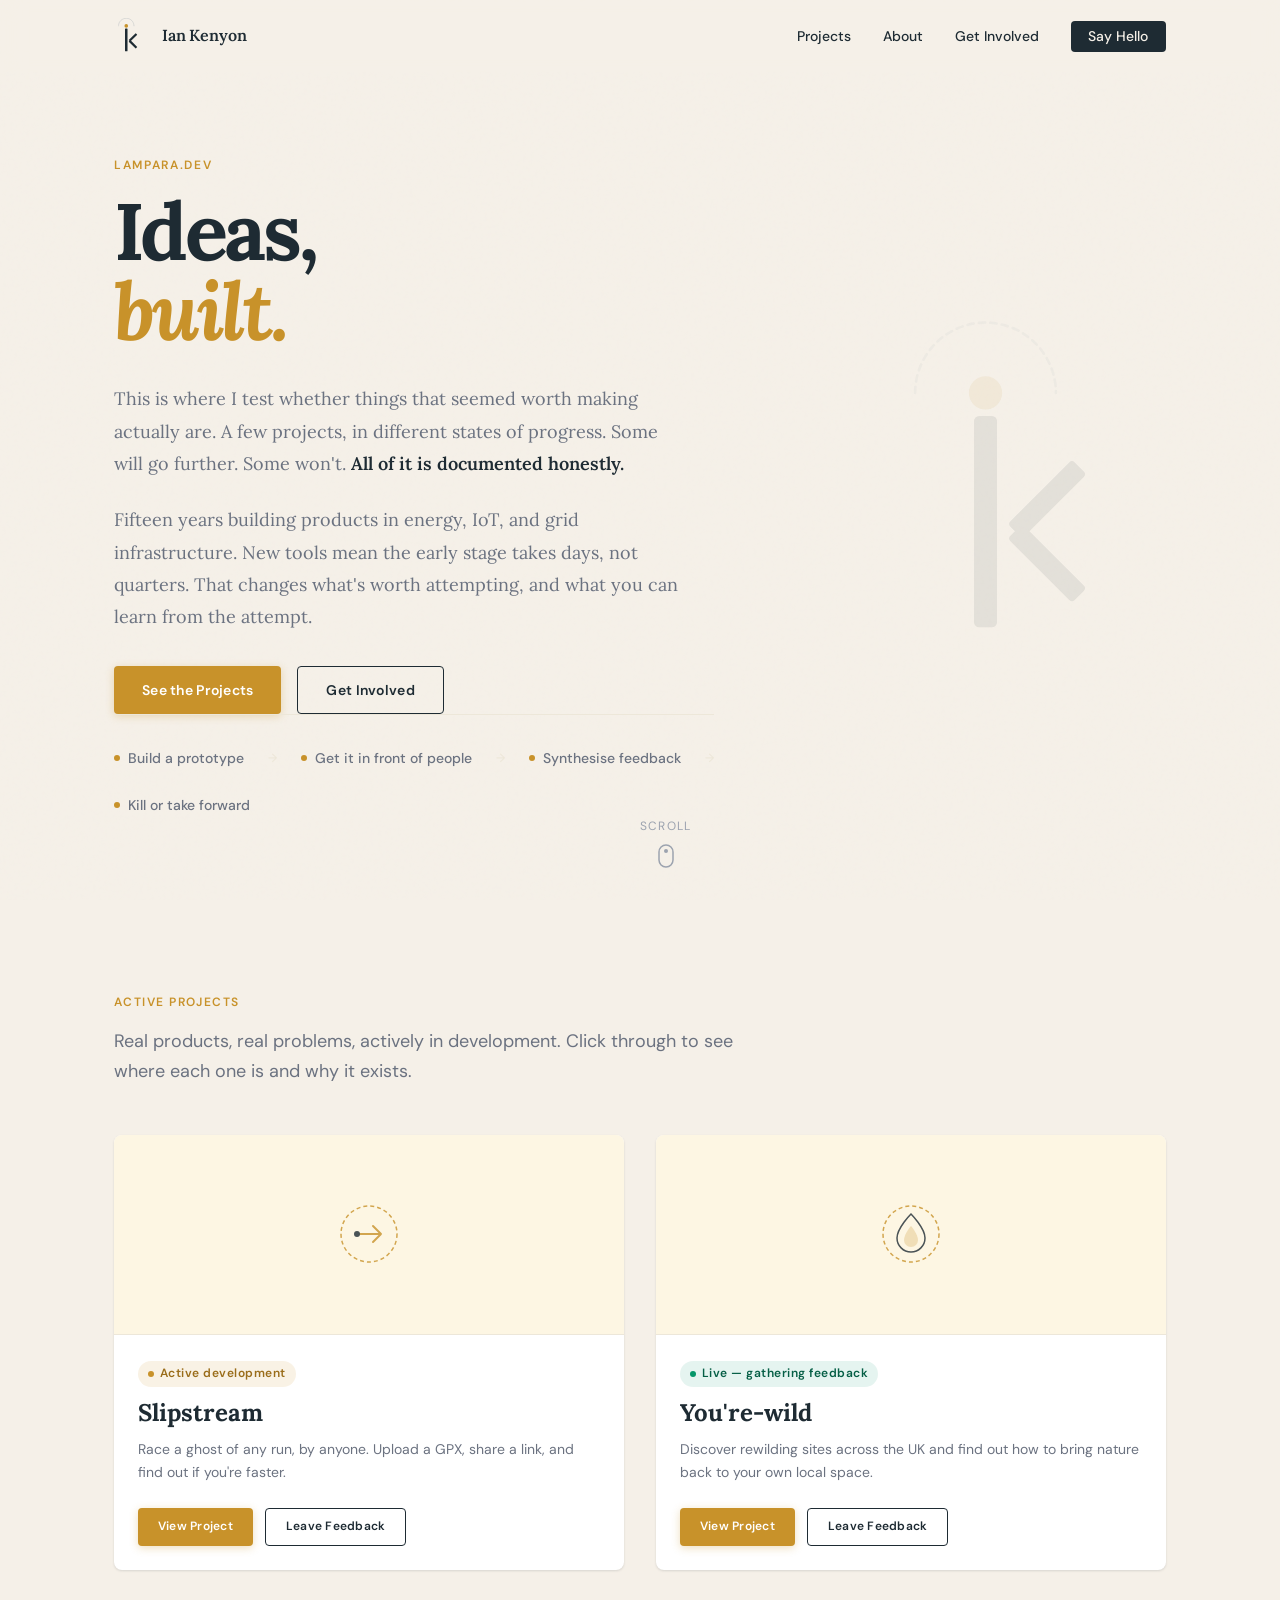
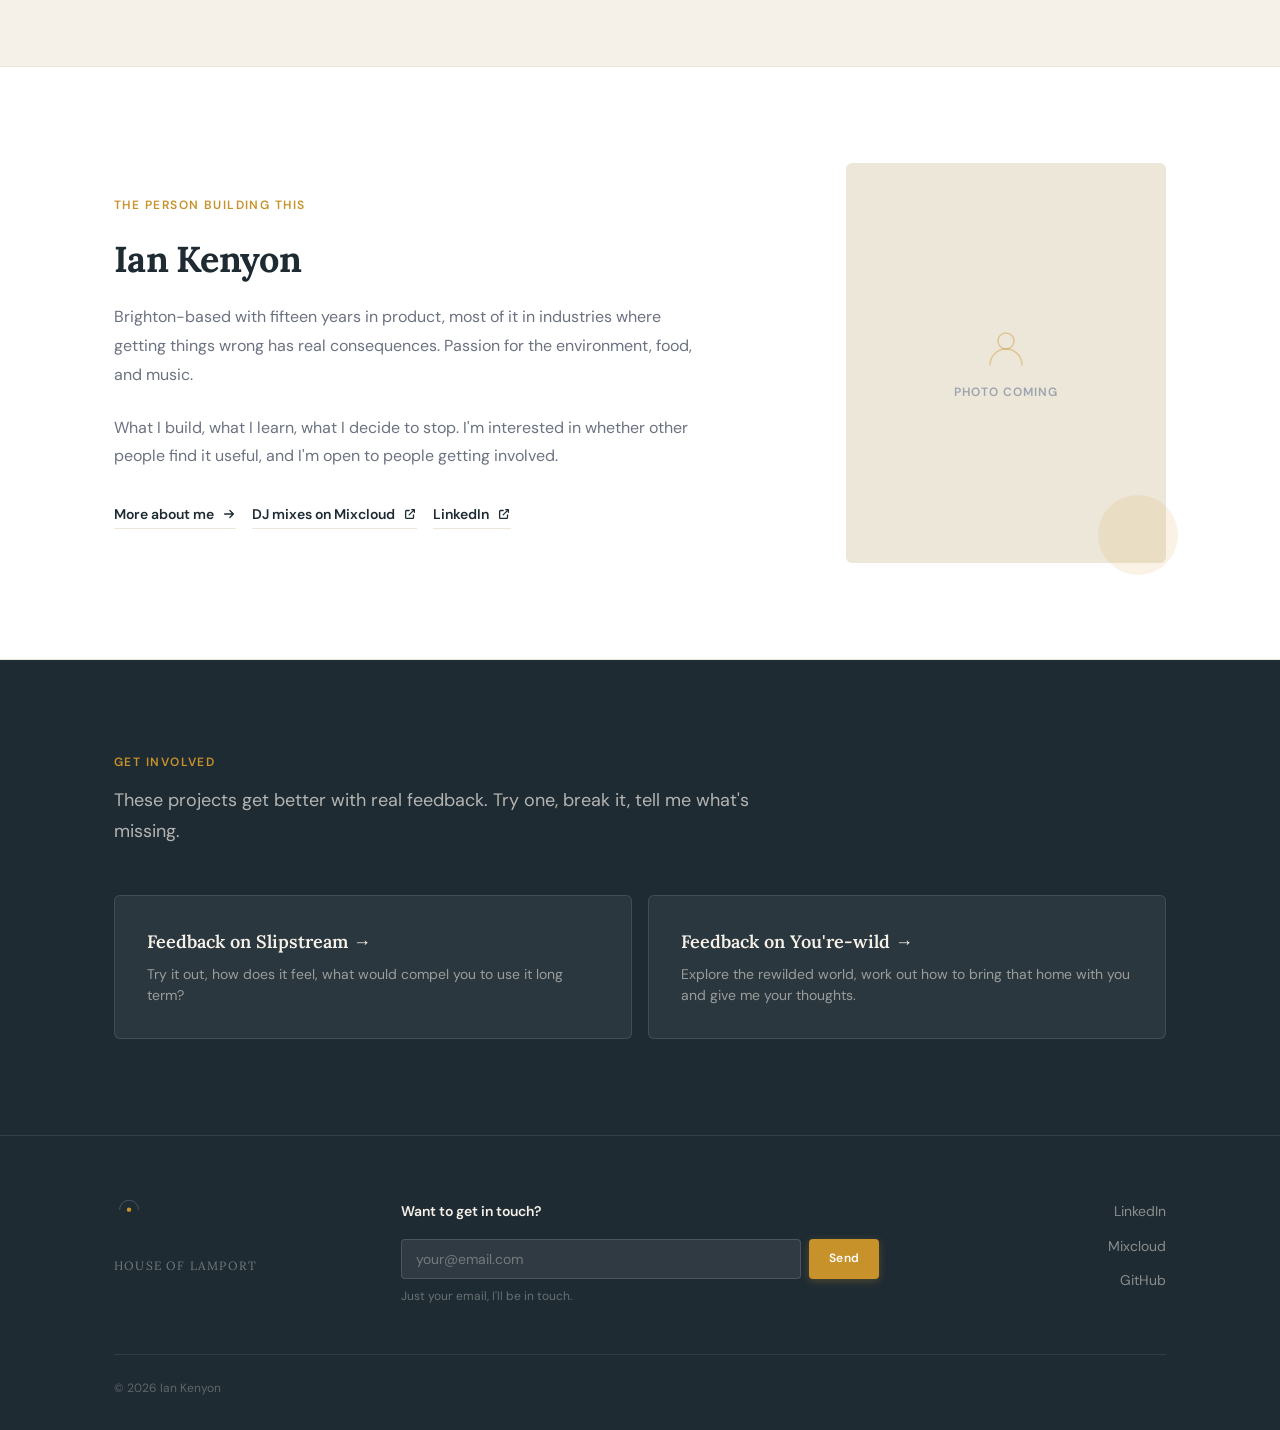
==== index.html @ da0e898b "minor text updates" ====
<!DOCTYPE html>
<html lang="en">
<head>
  <meta charset="UTF-8" />
  <meta name="viewport" content="width=device-width, initial-scale=1.0" />
  <meta name="description" content="lampara.dev — Ian Kenyon. Real ideas, built. Concept to prototype, tested and documented honestly." />
  <title>lampara.dev — Ian Kenyon</title>

  <!-- Fonts -->
  <link rel="preconnect" href="https://fonts.googleapis.com" />
  <link rel="preconnect" href="https://fonts.gstatic.com" crossorigin />
  <link href="https://fonts.googleapis.com/css2?family=Lora:ital,wght@0,400;0,600;0,700;1,400&family=DM+Sans:wght@300;400;500;600&display=swap" rel="stylesheet" />

  <link rel="stylesheet" href="css/style.css" />

  <!-- Favicon -->
  <link rel="icon" type="image/png" href="assets/logo/ik-logo.svg" />

  <!-- Theme colour (mobile browser chrome) -->
  <meta name="theme-color" content="#1E2B33" />

  <!-- Canonical URL -->
  <link rel="canonical" href="https://lampara.dev/" />

  <!-- Open Graph / social sharing -->
  <meta property="og:type"        content="website" />
  <meta property="og:url"         content="https://lampara.dev/" />
  <meta property="og:title"       content="lampara.dev — Ian Kenyon" />
  <meta property="og:description" content="Real ideas, built. Concept to prototype, tested and documented honestly." />
  <meta property="og:image"       content="https://lampara.dev/assets/og/og-default.png" />
  <meta name="twitter:card"       content="summary_large_image" />

  <style>
    /* ── Who's Behind This section ─────────────────────── */
    .who-inner {
      display: grid;
      grid-template-columns: 1fr 320px;
      gap: var(--space-16);
      align-items: center;
    }

    .who-label {
      font-family: var(--font-body);
      font-size: var(--text-xs);
      font-weight: 600;
      letter-spacing: 0.12em;
      text-transform: uppercase;
      color: var(--gold);
      margin-bottom: var(--space-6);
    }

    .who-heading {
      font-size: clamp(var(--text-2xl), 3.5vw, var(--text-4xl));
      font-weight: 700;
      letter-spacing: -0.02em;
      line-height: 1.1;
      margin-bottom: var(--space-6);
      color: var(--charcoal);
    }

    .who-body {
      font-size: var(--text-base);
      color: var(--muted);
      line-height: 1.8;
      margin-bottom: var(--space-6);
      max-width: 54ch;
    }

    .who-links {
      display: flex;
      flex-wrap: wrap;
      gap: var(--space-4);
      margin-top: var(--space-8);
    }

    .who-link {
      display: inline-flex;
      align-items: center;
      gap: var(--space-2);
      font-size: var(--text-sm);
      font-weight: 600;
      color: var(--charcoal);
      border-bottom: 1.5px solid var(--cream-dark);
      padding-bottom: 2px;
      transition: color var(--dur-fast) var(--ease), border-color var(--dur-fast) var(--ease);
    }
    .who-link:hover { color: var(--gold); border-color: var(--gold); }

    .who-photo {
      position: relative;
    }

    .who-photo-frame {
      width: 100%;
      aspect-ratio: 4/5;
      background: var(--cream-dark);
      border-radius: 6px;
      overflow: hidden;
      position: relative;
    }

    .who-photo-frame img {
      width: 100%;
      height: 100%;
      object-fit: cover;
    }

    .who-photo-placeholder {
      width: 100%;
      height: 100%;
      display: flex;
      flex-direction: column;
      align-items: center;
      justify-content: center;
      gap: var(--space-3);
      background: var(--cream-dark);
    }

    .who-photo-placeholder span {
      font-size: var(--text-xs);
      font-weight: 600;
      letter-spacing: 0.08em;
      text-transform: uppercase;
      color: var(--muted-light);
    }

    .who-photo-accent {
      position: absolute;
      bottom: -12px;
      right: -12px;
      width: 80px;
      height: 80px;
      background: var(--gold);
      border-radius: 50%;
      opacity: 0.12;
      pointer-events: none;
    }

    /* ── Hero reframe ──────────────────────────────────── */
    .hero-site-label {
      font-family: var(--font-body);
      font-size: var(--text-xs);
      font-weight: 600;
      letter-spacing: 0.14em;
      text-transform: uppercase;
      color: var(--gold);
      margin-bottom: var(--space-4);
    }

    .hero-heading--site {
      font-size: clamp(var(--text-5xl), 8vw, var(--text-7xl));
      font-weight: 700;
      letter-spacing: -0.04em;
      line-height: 1.0;
      margin-bottom: var(--space-8);
      color: var(--charcoal);
    }

    .hero-statement--site {
      font-family: var(--font-display);
      font-size: clamp(var(--text-base), 2vw, var(--text-lg));
      color: var(--muted);
      line-height: 1.8;
      max-width: 52ch;
      margin-bottom: var(--space-6);
    }

    .hero-statement--site em {
      font-style: normal;
      color: var(--charcoal);
      font-weight: 600;
    }

    .hero-approach {
      display: flex;
      gap: var(--space-6);
      flex-wrap: wrap;
      margin-top: var(--space-10);
      padding-top: var(--space-8);
      border-top: 1px solid var(--cream-dark);
    }

    .approach-step {
      display: flex;
      align-items: center;
      gap: var(--space-2);
      font-size: var(--text-sm);
      color: var(--muted);
      font-weight: 500;
    }

    .approach-step::before {
      content: '';
      width: 6px;
      height: 6px;
      border-radius: 50%;
      background: var(--gold);
      flex-shrink: 0;
    }

    .approach-step:not(:last-child)::after {
      content: '→';
      margin-left: var(--space-4);
      color: var(--cream-dark);
      font-size: var(--text-xs);
    }

    /* Section: who background */
    .who-section {
      background: var(--white);
      border-top: 1px solid var(--cream-dark);
      border-bottom: 1px solid var(--cream-dark);
    }

    @media (max-width: 860px) {
      .who-inner {
        grid-template-columns: 1fr;
      }
      .who-photo {
        order: -1;
        max-width: 260px;
      }
    }

    @media (max-width: 640px) {
      .hero-approach {
        flex-direction: column;
        gap: var(--space-3);
      }
      .approach-step::after { display: none; }
    }
  </style>
</head>
<body>

  <!-- ═══════════════════════════════════════════
       NAVIGATION
  ═══════════════════════════════════════════ -->
  <header class="site-header" id="site-header">
    <nav class="nav-inner" aria-label="Main navigation">
      <a href="#top" class="nav-logo" aria-label="lampara.dev — home">
        <img src="assets/logo/ik-logo.svg" alt="IK logo" class="logo-img" />
        <span class="nav-logo-text">Ian Kenyon</span>
      </a>

      <button class="nav-toggle" id="nav-toggle" aria-label="Open menu" aria-expanded="false">
        <span></span><span></span><span></span>
      </button>

      <ul class="nav-links" id="nav-links" role="list">
        <li><a href="#projects" class="nav-link">Projects</a></li>
        <li><a href="#who" class="nav-link">About</a></li>
        <li><a href="#get-involved" class="nav-link">Get Involved</a></li>
        <li><a href="#contact" class="nav-link nav-link--cta">Say Hello</a></li>
      </ul>
    </nav>
  </header>

  <main id="top">

    <!-- ═══════════════════════════════════════════
         HERO — site purpose first
    ═══════════════════════════════════════════ -->
    <section class="hero" aria-labelledby="hero-heading">
      <div class="hero-inner">
        <div class="hero-content">
          <p class="hero-site-label animate-in" style="--delay: 0.1s">lampara.dev</p>
          <h1 class="hero-heading--site animate-in" id="hero-heading" style="--delay: 0.2s">
            Ideas,<br /><em style="font-style:italic; color: var(--gold);">built.</em>
          </h1>
          <p class="hero-statement--site animate-in" style="--delay: 0.4s">
            This is where I test whether things that seemed worth making actually are.
            A few projects, in different states of progress. Some will go further. Some won't.
            <em>All of it is documented honestly.</em>
          </p>
          <p class="hero-statement--site animate-in" style="--delay: 0.55s">
            Fifteen years building products in energy, IoT, and grid infrastructure. New tools mean the early stage takes days, not quarters. That changes what's worth attempting, and what you can learn from the attempt.
          </p>
          <div class="hero-actions animate-in" style="--delay: 0.7s">
            <a href="#projects" class="btn btn--primary">See the Projects</a>
            <a href="#get-involved" class="btn btn--ghost">Get Involved</a>
          </div>
          <div class="hero-approach animate-in" style="--delay: 0.9s" aria-label="Process: build, test, synthesise, decide">
            <span class="approach-step">Build a prototype</span>
            <span class="approach-step">Get it in front of people</span>
            <span class="approach-step">Synthesise feedback</span>
            <span class="approach-step">Kill or take forward</span>
          </div>
        </div>

        <div class="hero-mark animate-in" style="--delay: 0.5s" aria-hidden="true">
          <svg viewBox="0 0 200 260" fill="none" xmlns="http://www.w3.org/2000/svg" opacity="0.08">
            <g transform="translate(80, 165)">
              <rect fill="#1E2B33" x="-30" y="-90" width="18" height="165" rx="4"/>
              <rect fill="#1E2B33" x="2" y="-8" width="71" height="16" rx="3" transform="rotate(-45, 2, 0)"/>
              <rect fill="#1E2B33" x="2" y="-8" width="71" height="16" rx="3" transform="rotate(45, 2, 0)"/>
              <circle cx="-21" cy="-108" r="13" fill="#C8922A" opacity="1.5"/>
              <path d="M -76 -108 A 55 55 0 0 1 34 -108" fill="none" stroke="#9CA3AF" stroke-width="2" stroke-dasharray="5 4" stroke-linecap="round"/>
            </g>
          </svg>
        </div>
      </div>

      <div class="hero-scroll-hint animate-in" style="--delay: 1.1s" aria-hidden="true">
        <span>Scroll</span>
        <svg width="16" height="24" viewBox="0 0 16 24" fill="none">
          <rect x="1" y="1" width="14" height="22" rx="7" stroke="currentColor" stroke-width="1.5"/>
          <circle class="scroll-dot" cx="8" cy="7" r="2" fill="currentColor"/>
        </svg>
      </div>
    </section>

    <!-- ═══════════════════════════════════════════
         PROJECTS
    ═══════════════════════════════════════════ -->
    <section class="projects section" id="projects" aria-labelledby="projects-heading">
      <div class="container">
        <h2 class="section-label" id="projects-heading">Active Projects</h2>
        <p class="section-intro">Real products, real problems, actively in development. Click through to see where each one is and why it exists.</p>

        <div class="projects-grid">

          <!-- Slipstream -->
          <article class="project-card reveal" aria-labelledby="card-slipstream">
            <a href="slipstream.html" class="project-card-link" tabindex="-1" aria-hidden="true"></a>
            <div class="project-card-image">
              <div class="project-card-image-placeholder" aria-hidden="true">
                <svg viewBox="0 0 80 80" fill="none" xmlns="http://www.w3.org/2000/svg">
                  <circle cx="40" cy="40" r="28" stroke="#C8922A" stroke-width="1.5" stroke-dasharray="4 3"/>
                  <path d="M28 40 L52 40 M44 32 L52 40 L44 48" stroke="#C8922A" stroke-width="2" stroke-linecap="round" stroke-linejoin="round"/>
                  <circle cx="28" cy="40" r="3" fill="#1E2B33"/>
                </svg>
              </div>
            </div>
            <div class="project-card-body">
              <div class="project-card-meta">
                <span class="status-badge status-badge--active">Active development</span>
              </div>
              <h3 class="project-card-title" id="card-slipstream">
                <a href="slipstream.html">Slipstream</a>
              </h3>
              <p class="project-card-desc">Race a ghost of any run, by anyone. Upload a GPX, share a link, and find out if you're faster.</p>
              <div class="project-card-actions">
                <a href="slipstream.html" class="btn btn--primary btn--sm">View Project</a>
                <a href="slipstream.html#feedback" class="btn btn--ghost btn--sm">Leave Feedback</a>
              </div>
            </div>
          </article>

          <!-- You're-wild -->
          <article class="project-card reveal" aria-labelledby="card-rewild">
            <a href="youre-wild.html" class="project-card-link" tabindex="-1" aria-hidden="true"></a>
            <div class="project-card-image">
              <div class="project-card-image-placeholder" aria-hidden="true">
                <svg viewBox="0 0 80 80" fill="none" xmlns="http://www.w3.org/2000/svg">
                  <circle cx="40" cy="40" r="28" stroke="#C8922A" stroke-width="1.5" stroke-dasharray="4 3"/>
                  <path d="M40 20 C40 20 26 34 26 44 a14 14 0 0 0 28 0 C54 34 40 20 40 20z" stroke="#1E2B33" stroke-width="1.5" fill="none"/>
                  <path d="M40 32 C40 32 33 40 33 46 a7 7 0 0 0 14 0 C47 40 40 32 40 32z" fill="#C8922A" opacity="0.3"/>
                </svg>
              </div>
            </div>
            <div class="project-card-body">
              <div class="project-card-meta">
                <span class="status-badge status-badge--live">Live — gathering feedback</span>
              </div>
              <h3 class="project-card-title" id="card-rewild">
                <a href="youre-wild.html">You're-wild</a>
              </h3>
              <p class="project-card-desc">Discover rewilding sites across the UK and find out how to bring nature back to your own local space.</p>
              <div class="project-card-actions">
                <a href="youre-wild.html" class="btn btn--primary btn--sm">View Project</a>
                <a href="youre-wild.html#feedback" class="btn btn--ghost btn--sm">Leave Feedback</a>
              </div>
            </div>
          </article>

        </div>
      </div>
    </section>

    <!-- ═══════════════════════════════════════════
         WHO'S BEHIND THIS
    ═══════════════════════════════════════════ -->
    <section class="who-section section" id="who" aria-labelledby="who-heading">
      <div class="container">
        <div class="who-inner">

          <div class="who-text reveal">
            <p class="who-label">The person building this</p>
            <h2 class="who-heading" id="who-heading">Ian Kenyon</h2>
            <p class="who-body">
              Brighton-based with fifteen years in product, most of it in industries where getting things wrong has real consequences. Passion for the environment, food, and music.
            </p>
            <p class="who-body">
            What I build, what I learn, what I decide to stop. I'm interested in whether other people find it useful, and I'm open to people getting involved.
            </p>
            <div class="who-links">
              <a href="about.html" class="who-link">
                More about me
                <svg width="14" height="14" viewBox="0 0 16 16" fill="none" aria-hidden="true">
                  <path d="M3 8h10M9 4l4 4-4 4" stroke="currentColor" stroke-width="1.5" stroke-linecap="round" stroke-linejoin="round"/>
                </svg>
              </a>
              <a href="https://www.mixcloud.com/Ianken/" class="who-link" target="_blank" rel="noopener noreferrer" aria-label="DJ mixes on Mixcloud (opens in new tab)">
                DJ mixes on Mixcloud
                <svg width="14" height="14" viewBox="0 0 16 16" fill="none" aria-hidden="true">
                  <path d="M10 3h3v3M13 3l-6 6M7 4H4a1 1 0 00-1 1v7a1 1 0 001 1h7a1 1 0 001-1V9" stroke="currentColor" stroke-width="1.5" stroke-linecap="round" stroke-linejoin="round"/>
                </svg>
              </a>
              <a href="https://www.linkedin.com/in/ian-j-kenyon/" class="who-link" target="_blank" rel="noopener noreferrer" aria-label="LinkedIn profile (opens in new tab)">
                LinkedIn
                <svg width="14" height="14" viewBox="0 0 16 16" fill="none" aria-hidden="true">
                  <path d="M10 3h3v3M13 3l-6 6M7 4H4a1 1 0 00-1 1v7a1 1 0 001 1h7a1 1 0 001-1V9" stroke="currentColor" stroke-width="1.5" stroke-linecap="round" stroke-linejoin="round"/>
                </svg>
              </a>
            </div>
          </div>

          <div class="who-photo reveal">
            <div class="who-photo-frame">
              <!-- Replace src with actual photo path when ready -->
              <!-- <img src="assets/photos/ian.jpg" alt="Ian Kenyon" /> -->
              <div class="who-photo-placeholder" aria-hidden="true">
                <svg width="48" height="48" viewBox="0 0 48 48" fill="none" xmlns="http://www.w3.org/2000/svg">
                  <circle cx="24" cy="18" r="8" stroke="#C8922A" stroke-width="1.5" opacity="0.4"/>
                  <path d="M8 42c0-8.837 7.163-16 16-16s16 7.163 16 16" stroke="#C8922A" stroke-width="1.5" stroke-linecap="round" opacity="0.4"/>
                </svg>
                <span>Photo coming</span>
              </div>
            </div>
            <div class="who-photo-accent" aria-hidden="true"></div>
          </div>

        </div>
      </div>
    </section>

    <!-- ═══════════════════════════════════════════
         GET INVOLVED
    ═══════════════════════════════════════════ -->
    <section class="get-involved section" id="get-involved" aria-labelledby="get-involved-heading">
      <div class="container">
        <h2 class="section-label" id="get-involved-heading">Get Involved</h2>
        <p class="section-intro">
          These projects get better with real feedback. Try one, break it, tell me what's missing.
        </p>
        <div class="get-involved-cards">
          <a href="slipstream.html#feedback" class="involve-card reveal">
            <span class="involve-card-title">Feedback on Slipstream →</span>
            <span class="involve-card-sub">Try it out, how does it feel, what would compel you to use it long term?</span>
          </a>
          <a href="youre-wild.html#feedback" class="involve-card reveal">
            <span class="involve-card-title">Feedback on You're-wild →</span>
            <span class="involve-card-sub">Explore the rewilded world, work out how to bring that home with you and give me your thoughts.</span>
          </a>
        </div>
      </div>
    </section>

  </main>

  <!-- ═══════════════════════════════════════════
       FOOTER
  ═══════════════════════════════════════════ -->
  <footer class="site-footer" id="contact">
    <div class="container">
      <div class="footer-inner">
        <div class="footer-brand">
          <img src="assets/logo/ik-logo.svg" alt="IK logo" class="footer-logo" />
          <p class="footer-hol">House of Lamport</p>
        </div>

        <div class="footer-contact">
          <p class="footer-contact-label">Want to get in touch?</p>
          <form class="footer-form" id="footer-contact-form" action="https://formspree.io/f/xdawyerw" method="POST">
            <div class="footer-form-row">
              <input
                type="email"
                name="email"
                id="footer-email"
                class="footer-input"
                placeholder="your@email.com"
                required
                aria-label="Your email address"
              />
              <button type="submit" class="btn btn--primary btn--sm">Send</button>
            </div>
            <p class="footer-form-note">Just your email, I'll be in touch.</p>
            <div class="footer-form-success" id="footer-success" role="status" aria-live="polite" hidden>Thanks, I'll be in touch.</div>
            <div class="footer-form-error" id="footer-error" role="status" aria-live="polite" hidden>Something went wrong. Try emailing me directly.</div>
          </form>
        </div>

        <div class="footer-links">
          <a href="https://www.linkedin.com/in/ian-j-kenyon/" class="footer-link" target="_blank" rel="noopener noreferrer">LinkedIn</a>
          <a href="https://www.mixcloud.com/" class="footer-link" target="_blank" rel="noopener noreferrer">Mixcloud</a>
          <a href="https://github.com/houseoflamport" class="footer-link" target="_blank" rel="noopener noreferrer">GitHub</a>
        </div>
      </div>

      <div class="footer-base">
        <p>© 2026 Ian Kenyon</p>
      </div>
    </div>
  </footer>

  <script src="js/main.js"></script>
  <script src="js/forms.js"></script>
</body>
</html>
---- css/style.css ----
/* ═══════════════════════════════════════════════════════════
   IAN KENYON — style.css
   Global styles: palette, typography, layout, components
   Palette derived from IK logo
═══════════════════════════════════════════════════════════ */

/* ── 1. Custom Properties ──────────────────────────────── */
:root {
  /* Brand palette */
  --cream:        #F5F0E8;
  --cream-dark:   #EDE7D9;
  --charcoal:     #1E2B33;
  --charcoal-mid: #2C3E4A;
  --gold:         #C8922A;
  --gold-light:   #E8B86D;
  --gold-pale:    #FDF6E3;
  --muted:        #6B7280;
  --muted-light:  #9CA3AF;
  --white:        #FFFFFF;

  /* Typography */
  --font-display: 'Lora', Georgia, 'Times New Roman', serif;
  --font-body:    'DM Sans', system-ui, -apple-system, sans-serif;

  /* Type scale */
  --text-xs:   0.75rem;
  --text-sm:   0.875rem;
  --text-base: 1rem;
  --text-lg:   1.125rem;
  --text-xl:   1.25rem;
  --text-2xl:  1.5rem;
  --text-3xl:  1.875rem;
  --text-4xl:  2.25rem;
  --text-5xl:  3rem;
  --text-6xl:  3.75rem;
  --text-7xl:  5rem;

  /* Spacing */
  --space-1:  0.25rem;
  --space-2:  0.5rem;
  --space-3:  0.75rem;
  --space-4:  1rem;
  --space-6:  1.5rem;
  --space-8:  2rem;
  --space-12: 3rem;
  --space-16: 4rem;
  --space-20: 5rem;
  --space-24: 6rem;
  --space-32: 8rem;

  /* Layout */
  --container: 1100px;
  --nav-h:     72px;

  /* Shadows */
  --shadow-sm:  0 1px 3px rgba(30,43,51,0.08), 0 1px 2px rgba(30,43,51,0.06);
  --shadow-md:  0 4px 16px rgba(30,43,51,0.10), 0 2px 6px rgba(30,43,51,0.06);
  --shadow-lg:  0 12px 40px rgba(30,43,51,0.14), 0 4px 12px rgba(30,43,51,0.08);

  /* Transitions */
  --ease:       cubic-bezier(0.25, 0.46, 0.45, 0.94);
  --ease-out:   cubic-bezier(0.0, 0.0, 0.2, 1);
  --dur-fast:   150ms;
  --dur-base:   250ms;
  --dur-slow:   400ms;
}

/* ── 2. Reset & Base ───────────────────────────────────── */
*, *::before, *::after { box-sizing: border-box; margin: 0; padding: 0; }

html {
  scroll-behavior: smooth;
  font-size: 16px;
  -webkit-text-size-adjust: 100%;
}

body {
  background-color: var(--cream);
  color: var(--charcoal);
  font-family: var(--font-body);
  font-size: var(--text-base);
  line-height: 1.6;
  -webkit-font-smoothing: antialiased;
  -moz-osx-font-smoothing: grayscale;
  overflow-x: hidden;
}

img, svg { display: block; max-width: 100%; }
a { color: inherit; text-decoration: none; }
button { cursor: pointer; border: none; background: none; font: inherit; }
ul, ol { list-style: none; }
input, textarea, select { font: inherit; }

/* Focus visible — accessible, not ugly */
:focus-visible {
  outline: 2px solid var(--gold);
  outline-offset: 3px;
  border-radius: 3px;
}

/* ── 3. Typography ─────────────────────────────────────── */
h1, h2, h3, h4 {
  font-family: var(--font-display);
  font-weight: 700;
  line-height: 1.15;
  color: var(--charcoal);
}

p { max-width: 68ch; }

/* ── 4. Layout Utilities ───────────────────────────────── */
.container {
  width: 100%;
  max-width: var(--container);
  margin-inline: auto;
  padding-inline: var(--space-6);
}

.section {
  padding-block: var(--space-24);
}

/* ── 5. Animation ──────────────────────────────────────── */
.animate-in {
  opacity: 0;
  transform: translateY(20px);
  animation: fadeUp var(--dur-slow) var(--ease-out) forwards;
  animation-delay: var(--delay, 0s);
}

@keyframes fadeUp {
  to { opacity: 1; transform: translateY(0); }
}

/* Scroll-triggered reveal */
.reveal {
  opacity: 0;
  transform: translateY(28px);
  transition: opacity 0.55s var(--ease-out), transform 0.55s var(--ease-out);
}
.reveal.is-visible {
  opacity: 1;
  transform: translateY(0);
}

/* ── 6. Section Labels ─────────────────────────────────── */
.section-label {
  font-family: var(--font-body);
  font-size: var(--text-xs);
  font-weight: 600;
  letter-spacing: 0.12em;
  text-transform: uppercase;
  color: var(--gold);
  margin-bottom: var(--space-4);
}

.section-intro {
  font-size: var(--text-lg);
  color: var(--muted);
  max-width: 56ch;
  margin-bottom: var(--space-12);
  line-height: 1.7;
}

/* ── 7. Buttons ────────────────────────────────────────── */
.btn {
  display: inline-flex;
  align-items: center;
  gap: var(--space-2);
  padding: 0.75rem 1.75rem;
  border-radius: 4px;
  font-family: var(--font-body);
  font-size: var(--text-sm);
  font-weight: 600;
  letter-spacing: 0.02em;
  transition: all var(--dur-base) var(--ease);
  white-space: nowrap;
  position: relative;
  overflow: hidden;
}

.btn--primary {
  background: var(--gold);
  color: var(--white);
  box-shadow: 0 2px 8px rgba(200,146,42,0.3);
}
.btn--primary:hover {
  background: var(--gold-light);
  box-shadow: 0 4px 16px rgba(200,146,42,0.4);
  transform: translateY(-1px);
}
.btn--primary:active { transform: translateY(0); }

.btn--ghost {
  background: transparent;
  color: var(--charcoal);
  border: 1.5px solid var(--charcoal);
}
.btn--ghost:hover {
  border-color: var(--gold);
  color: var(--gold);
  transform: translateY(-1px);
}

.btn--sm {
  padding: 0.5rem 1.25rem;
  font-size: var(--text-xs);
}

/* ── 8. Navigation ─────────────────────────────────────── */
.site-header {
  position: fixed;
  top: 0; left: 0; right: 0;
  height: var(--nav-h);
  z-index: 100;
  background: rgba(245,240,232,0.92);
  backdrop-filter: blur(12px);
  -webkit-backdrop-filter: blur(12px);
  border-bottom: 1px solid transparent;
  transition: border-color var(--dur-base) var(--ease),
              box-shadow var(--dur-base) var(--ease);
}

.site-header.is-scrolled {
  border-bottom-color: var(--cream-dark);
  box-shadow: var(--shadow-sm);
}

.nav-inner {
  max-width: var(--container);
  margin-inline: auto;
  padding-inline: var(--space-6);
  height: var(--nav-h);
  display: flex;
  align-items: center;
  justify-content: space-between;
}

.nav-logo {
  display: flex;
  align-items: center;
  gap: var(--space-3);
  transition: opacity var(--dur-fast) var(--ease);
}
.nav-logo:hover { opacity: 0.8; }

.logo-img { width: 36px; height: 36px; object-fit: contain; }

.nav-logo-text {
  font-family: var(--font-display);
  font-size: var(--text-base);
  font-weight: 600;
  color: var(--charcoal);
  letter-spacing: -0.01em;
}

.nav-links {
  display: flex;
  align-items: center;
  gap: var(--space-8);
}

.nav-link {
  font-size: var(--text-sm);
  font-weight: 500;
  color: var(--charcoal);
  position: relative;
  transition: color var(--dur-fast) var(--ease);
}
.nav-link::after {
  content: '';
  position: absolute;
  bottom: -3px; left: 0; right: 0;
  height: 1.5px;
  background: var(--gold);
  transform: scaleX(0);
  transform-origin: left;
  transition: transform var(--dur-base) var(--ease);
}
.nav-link:hover { color: var(--gold); }
.nav-link:hover::after { transform: scaleX(1); }

.nav-link--cta {
  background: var(--charcoal);
  color: var(--cream);
  padding: 0.4rem 1.1rem;
  border-radius: 4px;
  transition: background var(--dur-fast) var(--ease), color var(--dur-fast) var(--ease);
}
.nav-link--cta::after { display: none; }
.nav-link--cta:hover { background: var(--gold); color: var(--white); }

/* Mobile toggle */
.nav-toggle {
  display: none;
  flex-direction: column;
  justify-content: center;
  gap: 5px;
  width: 32px;
  height: 32px;
  padding: 4px;
}
.nav-toggle span {
  display: block;
  height: 1.5px;
  background: var(--charcoal);
  border-radius: 2px;
  transition: all var(--dur-base) var(--ease);
}

/* ── 9. Hero ───────────────────────────────────────────── */
.hero {
  min-height: 100svh;
  display: flex;
  flex-direction: column;
  justify-content: center;
  padding-top: var(--nav-h);
  position: relative;
  overflow: hidden;
}

/* Subtle grain texture overlay */
.hero::before {
  content: '';
  position: absolute;
  inset: 0;
  background-image: url("data:image/svg+xml,%3Csvg viewBox='0 0 256 256' xmlns='http://www.w3.org/2000/svg'%3E%3Cfilter id='noise'%3E%3CfeTurbulence type='fractalNoise' baseFrequency='0.9' numOctaves='4' stitchTiles='stitch'/%3E%3C/filter%3E%3Crect width='100%25' height='100%25' filter='url(%23noise)' opacity='0.03'/%3E%3C/svg%3E");
  pointer-events: none;
  opacity: 0.4;
}

.hero-inner {
  max-width: var(--container);
  margin-inline: auto;
  padding-inline: var(--space-6);
  width: 100%;
  display: grid;
  grid-template-columns: 1fr auto;
  align-items: center;
  gap: var(--space-8);
  position: relative;
}

.hero-content { max-width: 600px; }

.hero-label {
  font-size: var(--text-xs);
  font-weight: 600;
  letter-spacing: 0.14em;
  text-transform: uppercase;
  color: var(--gold);
  margin-bottom: var(--space-6);
}

.hero-heading {
  font-size: clamp(var(--text-6xl), 10vw, var(--text-7xl));
  font-weight: 700;
  line-height: 1.0;
  letter-spacing: -0.03em;
  color: var(--charcoal);
  margin-bottom: var(--space-8);
}

.hero-statement {
  font-size: clamp(var(--text-xl), 2.5vw, var(--text-2xl));
  font-family: var(--font-display);
  font-weight: 400;
  color: var(--charcoal);
  line-height: 1.5;
  margin-bottom: var(--space-10);
  max-width: 44ch;
}

.hero-statement em {
  color: var(--gold);
  font-style: italic;
}

.hero-actions {
  display: flex;
  gap: var(--space-4);
  flex-wrap: wrap;
  margin-top: var(--space-8);
}

/* Large decorative iK mark */
.hero-mark {
  width: clamp(160px, 20vw, 260px);
  opacity: 1;
  pointer-events: none;
  user-select: none;
}
.hero-mark svg { width: 100%; height: auto; }

/* Scroll hint */
.hero-scroll-hint {
  position: absolute;
  bottom: var(--space-8);
  left: 50%;
  transform: translateX(-50%);
  display: flex;
  flex-direction: column;
  align-items: center;
  gap: var(--space-2);
  color: var(--muted-light);
  font-size: var(--text-xs);
  letter-spacing: 0.1em;
  text-transform: uppercase;
}

.scroll-dot {
  animation: scrollBounce 2s var(--ease) infinite;
}
@keyframes scrollBounce {
  0%, 100% { transform: translateY(0); opacity: 1; }
  50%       { transform: translateY(8px); opacity: 0.3; }
}

/* ── 10. About ─────────────────────────────────────────── */
.about {
  background: var(--white);
  border-top: 1px solid var(--cream-dark);
  border-bottom: 1px solid var(--cream-dark);
}

.about-inner {
  display: grid;
  grid-template-columns: 1fr auto;
  gap: var(--space-16);
  align-items: start;
}

.about-lead {
  font-family: var(--font-display);
  font-size: var(--text-xl);
  line-height: 1.65;
  color: var(--charcoal);
  margin-bottom: var(--space-6);
  max-width: 58ch;
}

.about-body {
  font-size: var(--text-base);
  color: var(--muted);
  line-height: 1.75;
  margin-bottom: var(--space-8);
  max-width: 58ch;
}

.about-links {
  display: flex;
  gap: var(--space-6);
}

.about-link {
  display: inline-flex;
  align-items: center;
  gap: var(--space-2);
  font-size: var(--text-sm);
  font-weight: 600;
  color: var(--charcoal);
  border-bottom: 1.5px solid var(--cream-dark);
  padding-bottom: 2px;
  transition: color var(--dur-fast) var(--ease), border-color var(--dur-fast) var(--ease);
}
.about-link:hover { color: var(--gold); border-bottom-color: var(--gold); }

.about-accent {
  display: flex;
  flex-direction: column;
  align-items: center;
  gap: var(--space-6);
  padding-top: var(--space-4);
}

.accent-line {
  width: 1.5px;
  height: 80px;
  background: linear-gradient(to bottom, var(--gold), transparent);
}

.accent-quote {
  font-family: var(--font-display);
  font-size: var(--text-sm);
  font-style: italic;
  color: var(--muted);
  writing-mode: vertical-rl;
  text-orientation: mixed;
  transform: rotate(180deg);
  max-height: 280px;
  line-height: 1.6;
  border-left: none;
}

/* ── 11. Projects ──────────────────────────────────────── */
.projects { background: var(--cream); }

.projects-grid {
  display: grid;
  grid-template-columns: repeat(2, 1fr);
  gap: var(--space-8);
}

.project-card {
  background: var(--white);
  border-radius: 8px;
  overflow: hidden;
  box-shadow: var(--shadow-sm);
  transition: box-shadow var(--dur-base) var(--ease), transform var(--dur-base) var(--ease);
  position: relative;
}
.project-card:hover {
  box-shadow: var(--shadow-lg);
  transform: translateY(-4px);
}

/* Full-card click area */
.project-card-link {
  position: absolute;
  inset: 0;
  z-index: 1;
}

.project-card-image {
  height: 200px;
  background: var(--gold-pale);
  display: flex;
  align-items: center;
  justify-content: center;
  border-bottom: 1px solid var(--cream-dark);
}

.project-card-image-placeholder svg {
  width: 80px;
  height: 80px;
  opacity: 0.8;
}

.project-card-body {
  padding: var(--space-6);
}

.project-card-meta {
  margin-bottom: var(--space-3);
}

.status-badge {
  display: inline-flex;
  align-items: center;
  gap: 6px;
  font-size: var(--text-xs);
  font-weight: 600;
  letter-spacing: 0.04em;
  padding: 3px 10px;
  border-radius: 99px;
}
.status-badge::before {
  content: '';
  width: 6px;
  height: 6px;
  border-radius: 50%;
  flex-shrink: 0;
}
.status-badge--active {
  background: rgba(200,146,42,0.12);
  color: #9A6D1A;
}
.status-badge--active::before { background: var(--gold); }
.status-badge--live {
  background: rgba(5,150,105,0.1);
  color: #065F46;
}
.status-badge--live::before { background: #059669; animation: pulse 2s infinite; }

@keyframes pulse {
  0%, 100% { opacity: 1; }
  50%       { opacity: 0.4; }
}

.project-card-title {
  font-size: var(--text-2xl);
  font-weight: 700;
  margin-bottom: var(--space-3);
}
.project-card-title a {
  position: relative;
  z-index: 2;
  transition: color var(--dur-fast) var(--ease);
}
.project-card:hover .project-card-title a { color: var(--gold); }

.project-card-desc {
  font-size: var(--text-sm);
  color: var(--muted);
  line-height: 1.65;
  margin-bottom: var(--space-6);
  max-width: 100%;
}

.project-card-actions {
  display: flex;
  gap: var(--space-3);
  flex-wrap: wrap;
  position: relative;
  z-index: 2;
}

/* ── 12. Get Involved ──────────────────────────────────── */
.get-involved {
  background: var(--charcoal);
}
.get-involved .section-label { color: var(--gold); }
.get-involved .section-intro { color: rgba(245,240,232,0.7); }

.get-involved-cards {
  display: grid;
  grid-template-columns: repeat(2, 1fr);
  gap: var(--space-4);
}

.involve-card {
  display: flex;
  flex-direction: column;
  gap: var(--space-2);
  padding: var(--space-8);
  background: rgba(245,240,232,0.06);
  border: 1px solid rgba(245,240,232,0.12);
  border-radius: 6px;
  transition: background var(--dur-base) var(--ease), border-color var(--dur-base) var(--ease);
}
.involve-card:hover {
  background: rgba(200,146,42,0.12);
  border-color: var(--gold);
}

.involve-card-title {
  font-family: var(--font-display);
  font-size: var(--text-lg);
  font-weight: 600;
  color: var(--cream);
  transition: color var(--dur-fast) var(--ease);
}
.involve-card:hover .involve-card-title { color: var(--gold-light); }

.involve-card-sub {
  font-size: var(--text-sm);
  color: rgba(245,240,232,0.55);
  line-height: 1.5;
}

/* ── 13. Footer ────────────────────────────────────────── */
.site-footer {
  background: var(--charcoal);
  border-top: 1px solid rgba(245,240,232,0.1);
  padding-block: var(--space-16) var(--space-8);
}

.footer-inner {
  display: grid;
  grid-template-columns: 1fr 2fr 1fr;
  gap: var(--space-12);
  align-items: start;
  margin-bottom: var(--space-12);
}

.footer-logo { width: 44px; height: 44px; object-fit: contain; margin-bottom: var(--space-3); }

.footer-hol {
  font-family: var(--font-display);
  font-size: var(--text-xs);
  letter-spacing: 0.1em;
  color: rgba(245,240,232,0.4);
  text-transform: uppercase;
}

.footer-contact-label {
  font-size: var(--text-sm);
  font-weight: 600;
  color: var(--cream);
  margin-bottom: var(--space-4);
}

.footer-form-row {
  display: flex;
  gap: var(--space-2);
}

.footer-input {
  flex: 1;
  background: rgba(245,240,232,0.08);
  border: 1px solid rgba(245,240,232,0.15);
  border-radius: 4px;
  padding: 0.5rem 0.875rem;
  color: var(--cream);
  font-size: var(--text-sm);
  transition: border-color var(--dur-fast) var(--ease);
}
.footer-input::placeholder { color: rgba(245,240,232,0.35); }
.footer-input:focus {
  outline: none;
  border-color: var(--gold);
}

.footer-form-note {
  font-size: var(--text-xs);
  color: rgba(245,240,232,0.35);
  margin-top: var(--space-2);
  max-width: 100%;
}
.footer-form-success {
  font-size: var(--text-xs);
  color: #6EE7B7;
  margin-top: var(--space-2);
  max-width: 100%;
}
.footer-form-error {
  font-size: var(--text-xs);
  color: #FCA5A5;
  margin-top: var(--space-2);
  max-width: 100%;
}

.footer-links {
  display: flex;
  flex-direction: column;
  gap: var(--space-3);
  align-items: flex-end;
}

.footer-link {
  font-size: var(--text-sm);
  color: rgba(245,240,232,0.5);
  transition: color var(--dur-fast) var(--ease);
}
.footer-link:hover { color: var(--gold-light); }

.footer-base {
  border-top: 1px solid rgba(245,240,232,0.08);
  padding-top: var(--space-6);
  font-size: var(--text-xs);
  color: rgba(245,240,232,0.3);
}

/* ── 14. Responsive ────────────────────────────────────── */
@media (max-width: 900px) {
  .hero-inner { grid-template-columns: 1fr; }
  .hero-mark { display: none; }
  .about-inner { grid-template-columns: 1fr; gap: var(--space-8); }
  .about-accent { flex-direction: row; writing-mode: horizontal-tb; }
  .accent-quote { writing-mode: horizontal-tb; transform: none; max-height: none; }
  .accent-line { width: 40px; height: 1.5px; background: linear-gradient(to right, var(--gold), transparent); }
  .projects-grid { grid-template-columns: 1fr; }
  .get-involved-cards { grid-template-columns: 1fr; }
  .footer-inner { grid-template-columns: 1fr; gap: var(--space-8); }
  .footer-links { align-items: flex-start; flex-direction: row; }
}

@media (max-width: 640px) {
  :root { --nav-h: 60px; }

  .section { padding-block: var(--space-16); }

  .nav-logo-text { display: none; }

  .nav-toggle { display: flex; }

  .nav-links {
    position: fixed;
    top: var(--nav-h);
    left: 0; right: 0;
    background: var(--cream);
    border-bottom: 1px solid var(--cream-dark);
    flex-direction: column;
    align-items: stretch;
    gap: 0;
    padding: var(--space-4) var(--space-6);
    transform: none;
    opacity: 0;
    pointer-events: none;
    visibility: hidden;
    transition: opacity var(--dur-base) var(--ease), visibility var(--dur-base) var(--ease);
    box-shadow: var(--shadow-md);
  }
  .nav-links.is-open {
    opacity: 1;
    pointer-events: auto;
    visibility: visible;
  }
  .nav-link {
    padding-block: var(--space-4);
    border-bottom: 1px solid var(--cream-dark);
    font-size: var(--text-base);
  }
  .nav-link--cta {
    display: block;
    width: 100%;
    margin-top: var(--space-3);
    text-align: center;
    border: none;
    border-top: 1px solid var(--cream-dark);
    padding-top: var(--space-4);
    border-radius: 4px;
  }

  /* Hamburger → X */
  .nav-toggle[aria-expanded="true"] span:nth-child(1) { transform: translateY(6.5px) rotate(45deg); }
  .nav-toggle[aria-expanded="true"] span:nth-child(2) { opacity: 0; }
  .nav-toggle[aria-expanded="true"] span:nth-child(3) { transform: translateY(-6.5px) rotate(-45deg); }

  .hero-actions { flex-direction: column; align-items: flex-start; }
  .hero-actions .btn { width: 100%; justify-content: center; }

  .involve-card { padding: var(--space-6); }

  .footer-form-row { flex-direction: column; }
  .footer-form-row .btn { width: 100%; justify-content: center; }
}
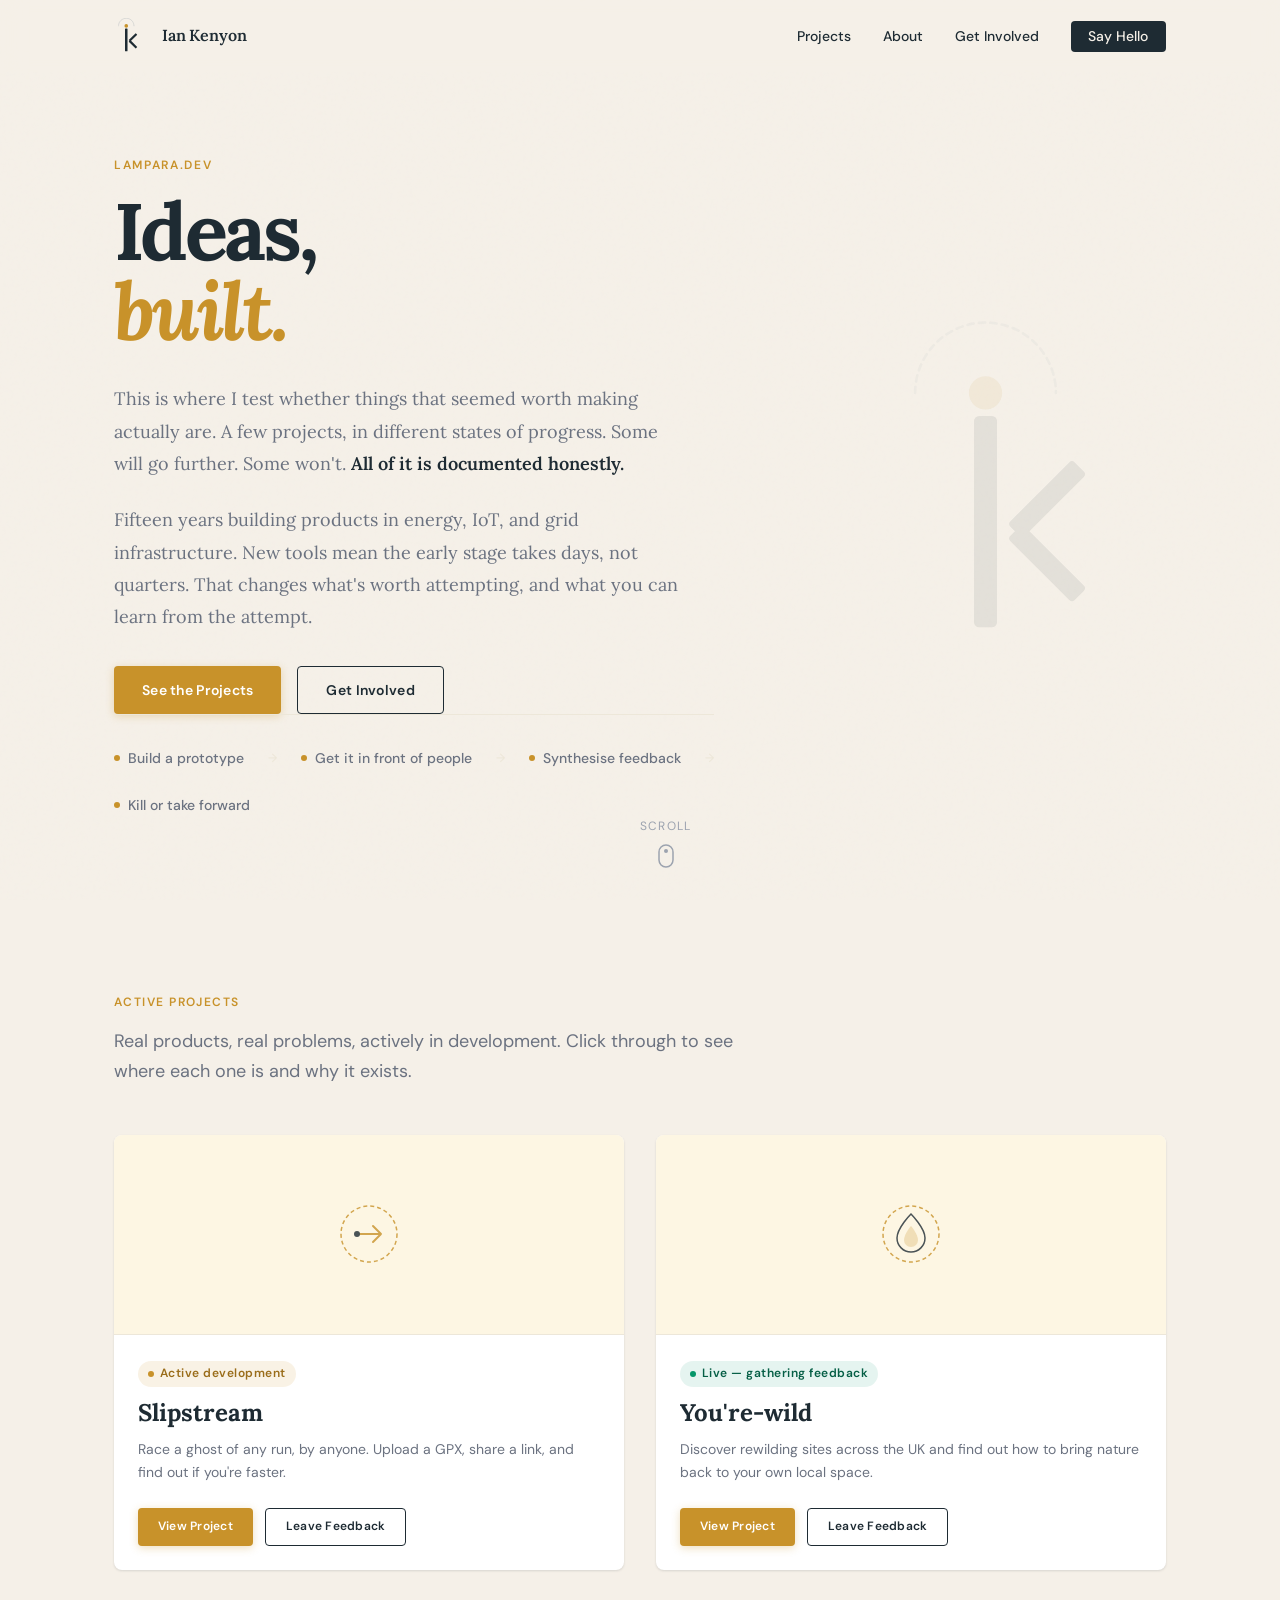
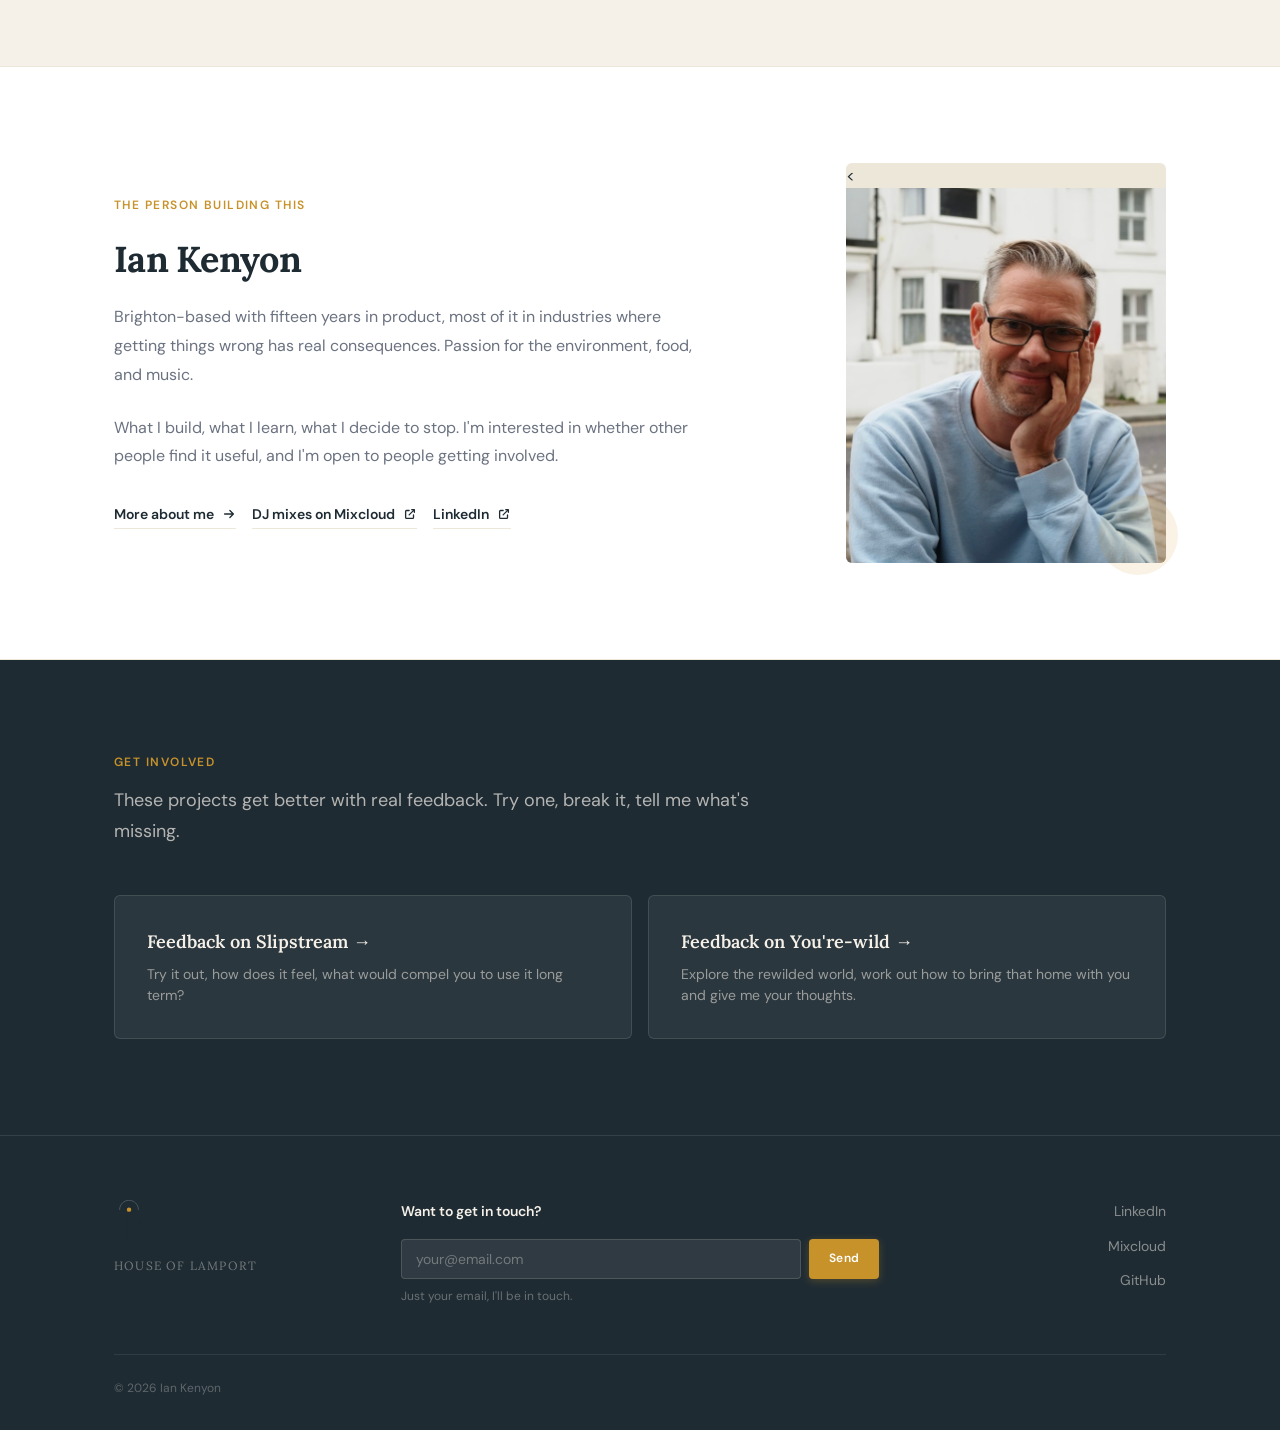
==== commit 3a3776a7: "Updating photo on home screen" ====
--- a/index.html
+++ b/index.html
@@ -418,15 +418,7 @@
 
           <div class="who-photo reveal">
             <div class="who-photo-frame">
-              <!-- Replace src with actual photo path when ready -->
-              <!-- <img src="assets/photos/ian.jpg" alt="Ian Kenyon" /> -->
-              <div class="who-photo-placeholder" aria-hidden="true">
-                <svg width="48" height="48" viewBox="0 0 48 48" fill="none" xmlns="http://www.w3.org/2000/svg">
-                  <circle cx="24" cy="18" r="8" stroke="#C8922A" stroke-width="1.5" opacity="0.4"/>
-                  <path d="M8 42c0-8.837 7.163-16 16-16s16 7.163 16 16" stroke="#C8922A" stroke-width="1.5" stroke-linecap="round" opacity="0.4"/>
-                </svg>
-                <span>Photo coming</span>
-              </div>
+              <<img src="assets/images/ian.jpg" alt="Ian Kenyon in Brighton" />
             </div>
             <div class="who-photo-accent" aria-hidden="true"></div>
           </div>
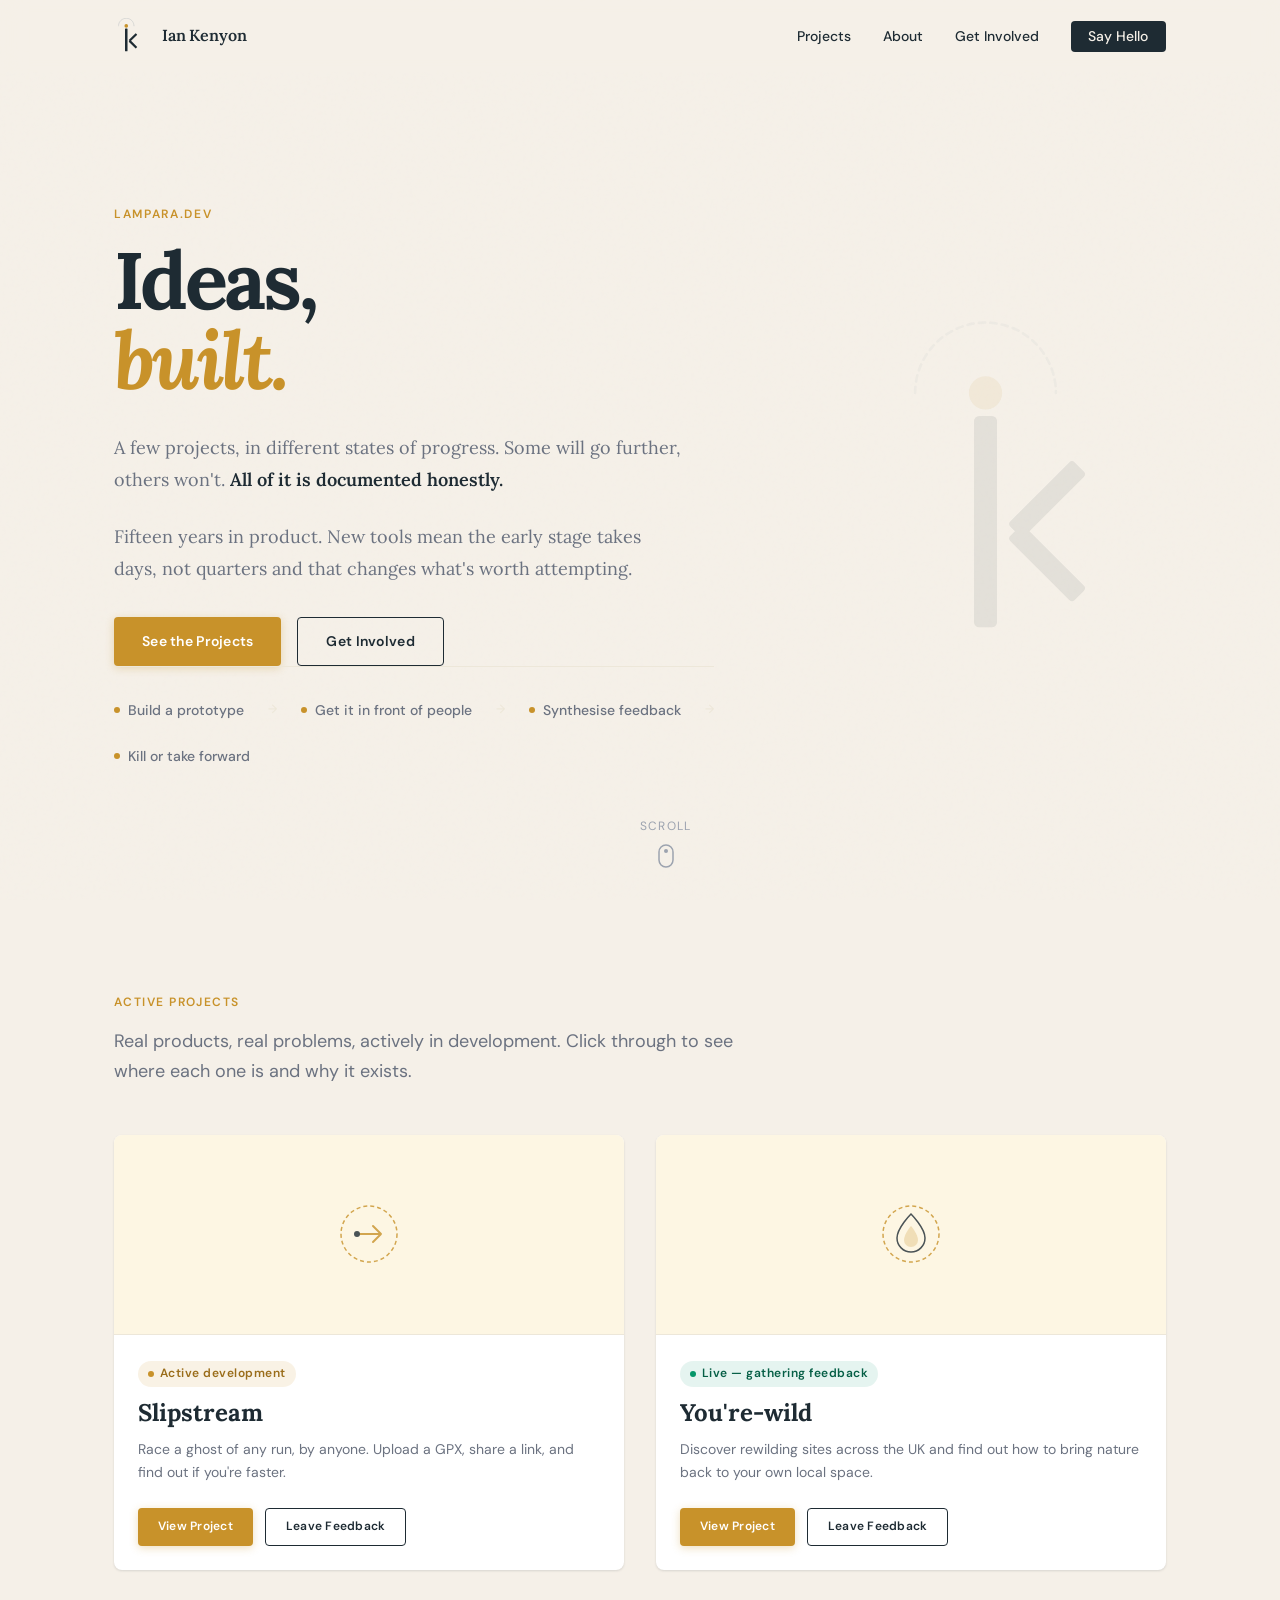
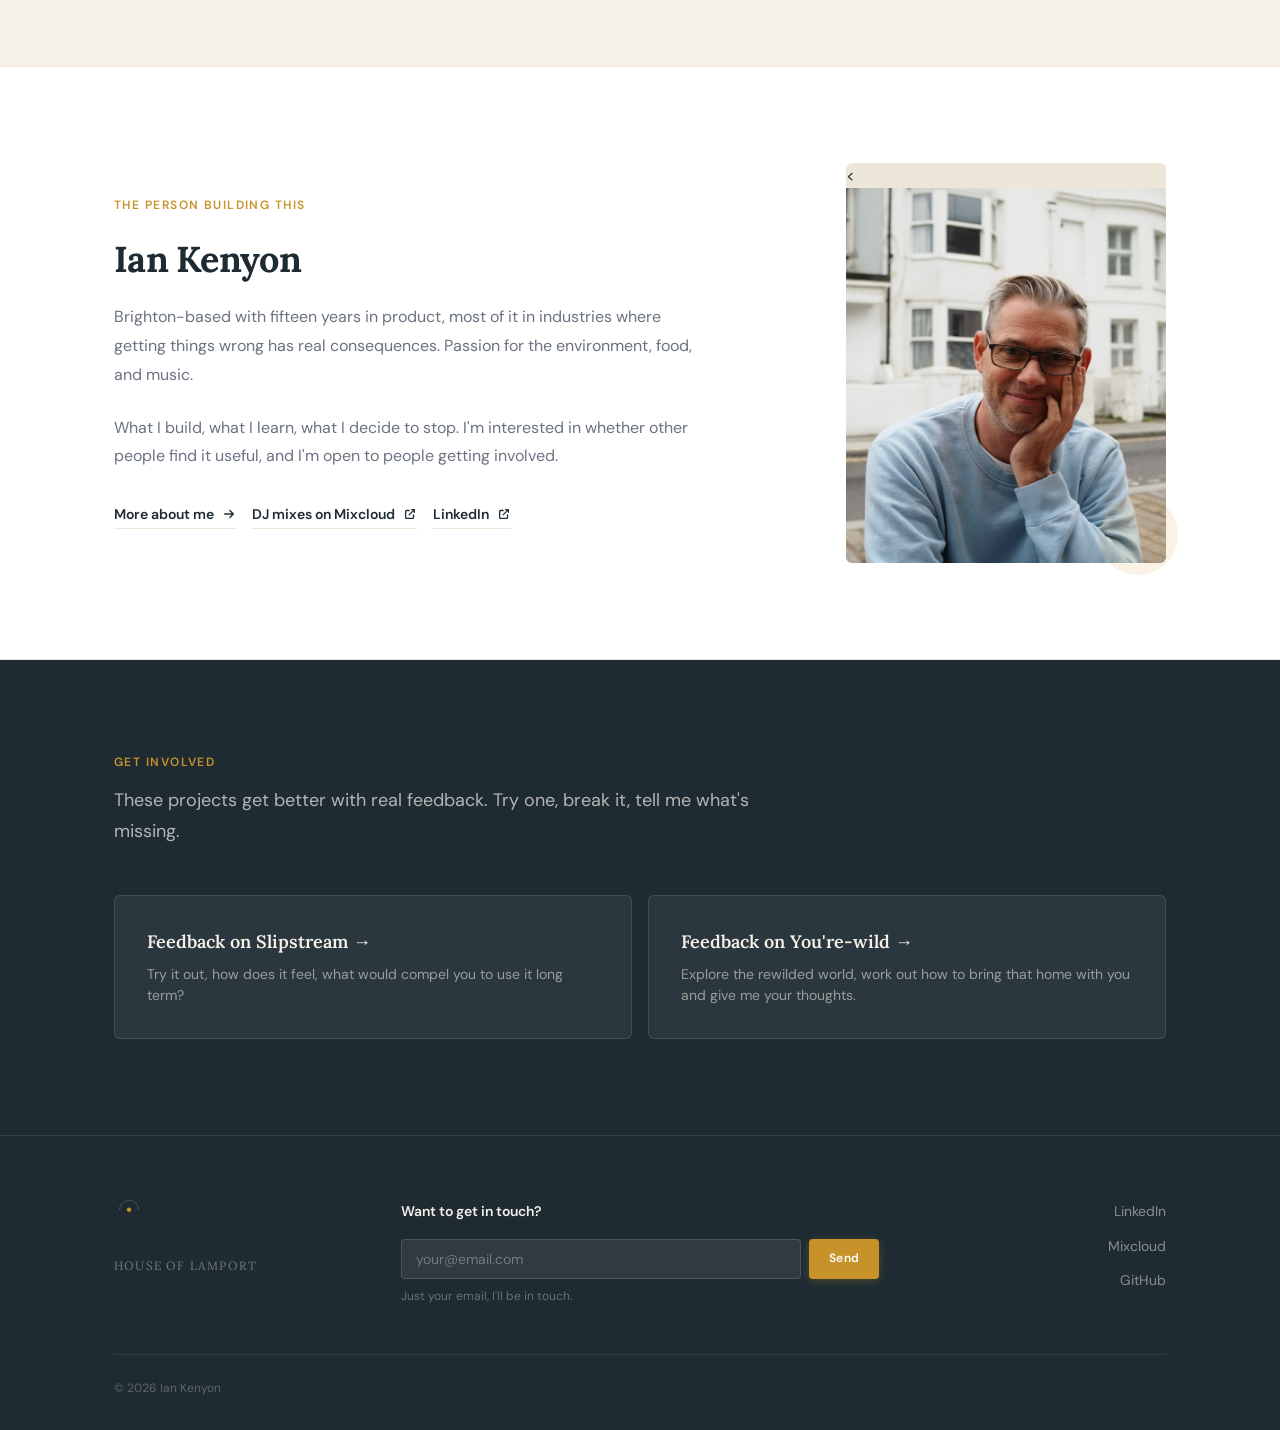
==== commit ad362a30: "Text updates" ====
--- a/index.html
+++ b/index.html
@@ -269,13 +269,11 @@
             Ideas,<br /><em style="font-style:italic; color: var(--gold);">built.</em>
           </h1>
           <p class="hero-statement--site animate-in" style="--delay: 0.4s">
-            This is where I test whether things that seemed worth making actually are.
-            A few projects, in different states of progress. Some will go further. Some won't.
+            A few projects, in different states of progress. Some will go further, others won't.
             <em>All of it is documented honestly.</em>
           </p>
           <p class="hero-statement--site animate-in" style="--delay: 0.55s">
-            Fifteen years building products in energy, IoT, and grid infrastructure. New tools mean the early stage takes days, not quarters. That changes what's worth attempting, and what you can learn from the attempt.
-          </p>
+              Fifteen years in product. New tools mean the early stage takes days, not quarters and that changes what's worth attempting.          </p>
           <div class="hero-actions animate-in" style="--delay: 0.7s">
             <a href="#projects" class="btn btn--primary">See the Projects</a>
             <a href="#get-involved" class="btn btn--ghost">Get Involved</a>
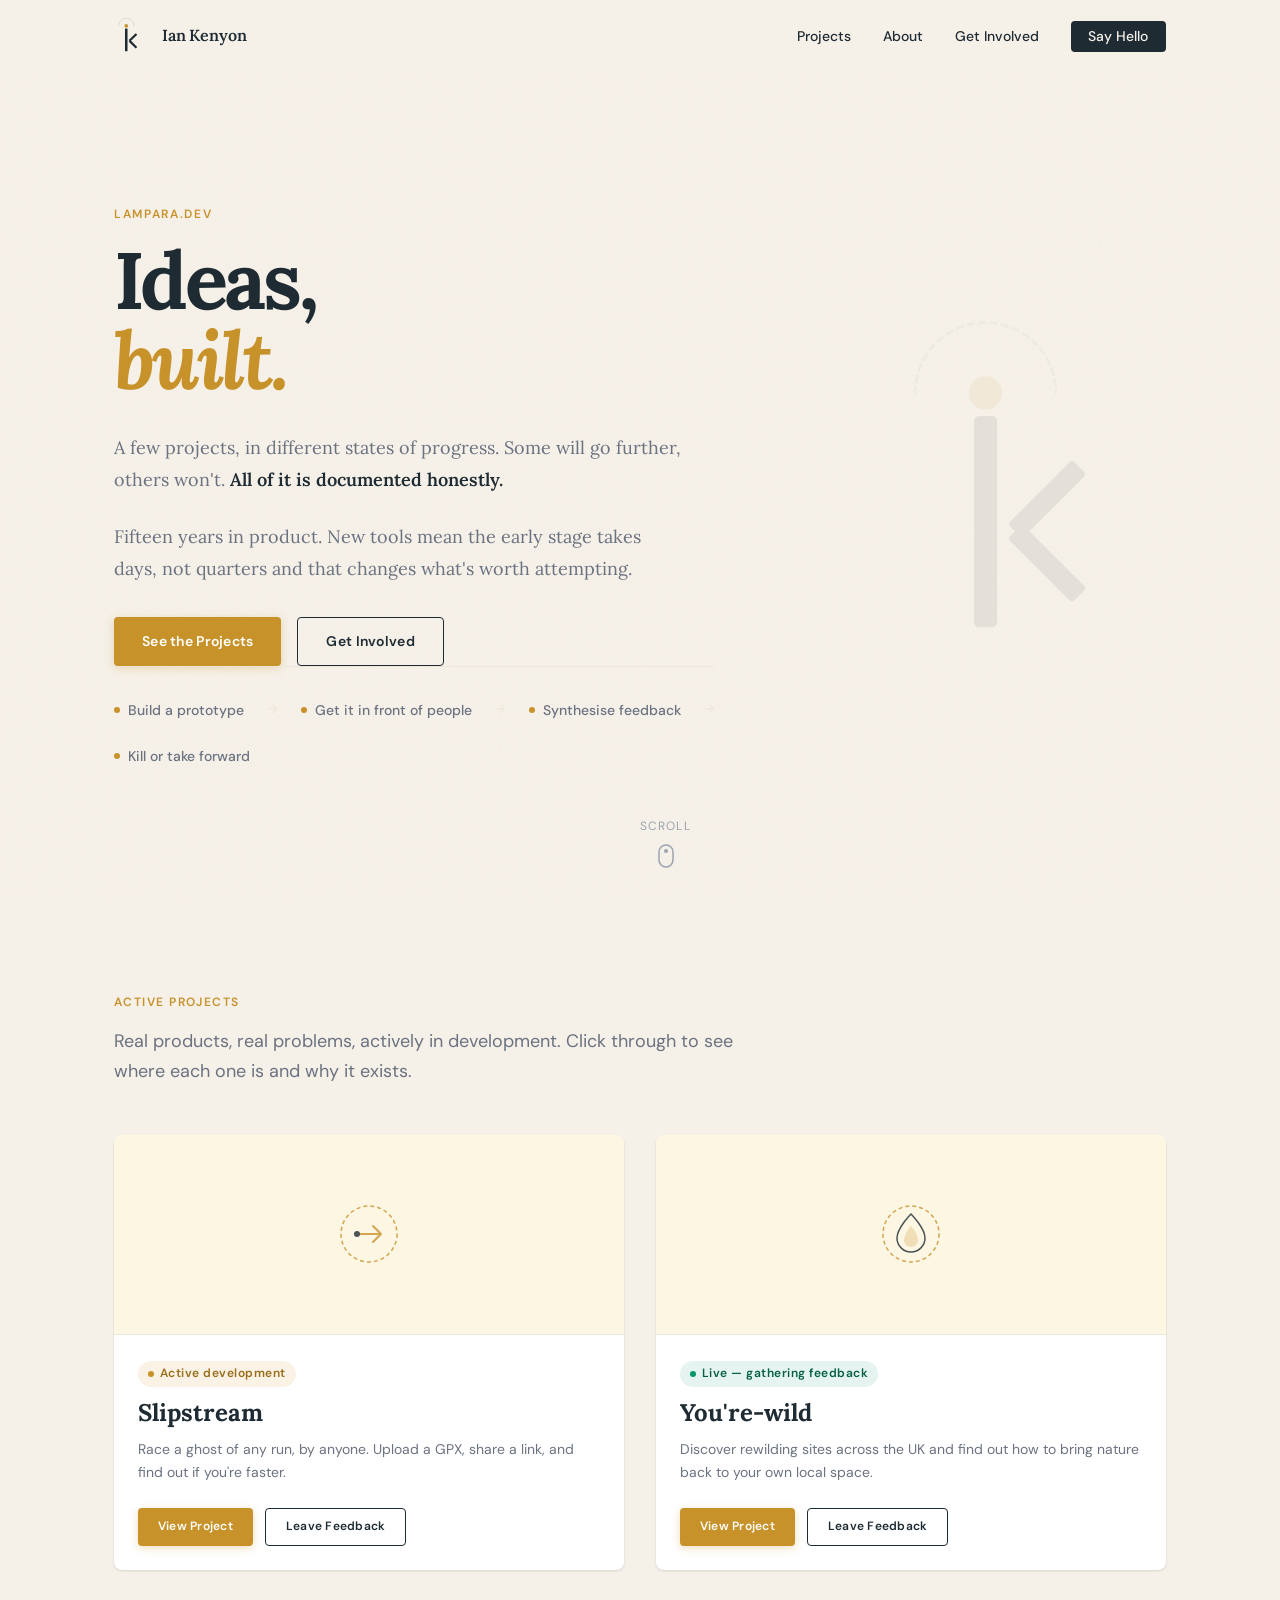
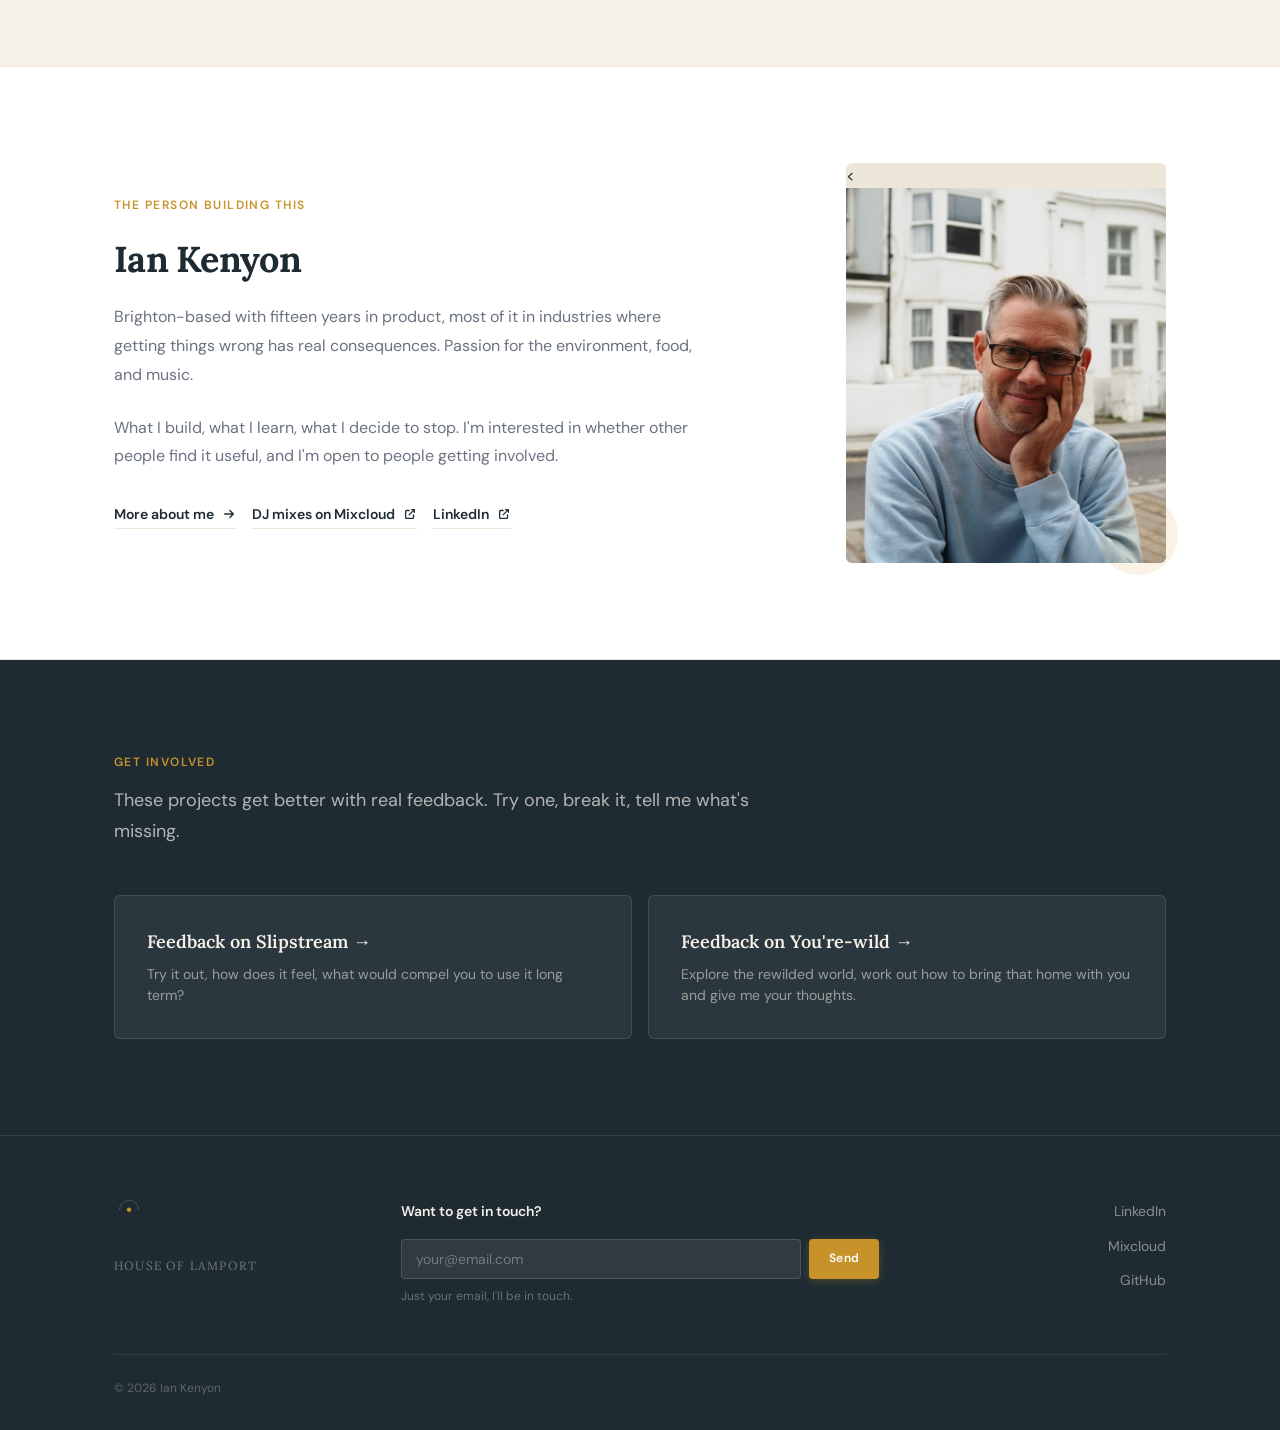
==== commit 1d128812: "Image correction" ====
--- a/index.html
+++ b/index.html
@@ -103,6 +103,7 @@
       width: 100%;
       height: 100%;
       object-fit: cover;
+      object-position: center 15%;
     }
 
     .who-photo-placeholder {
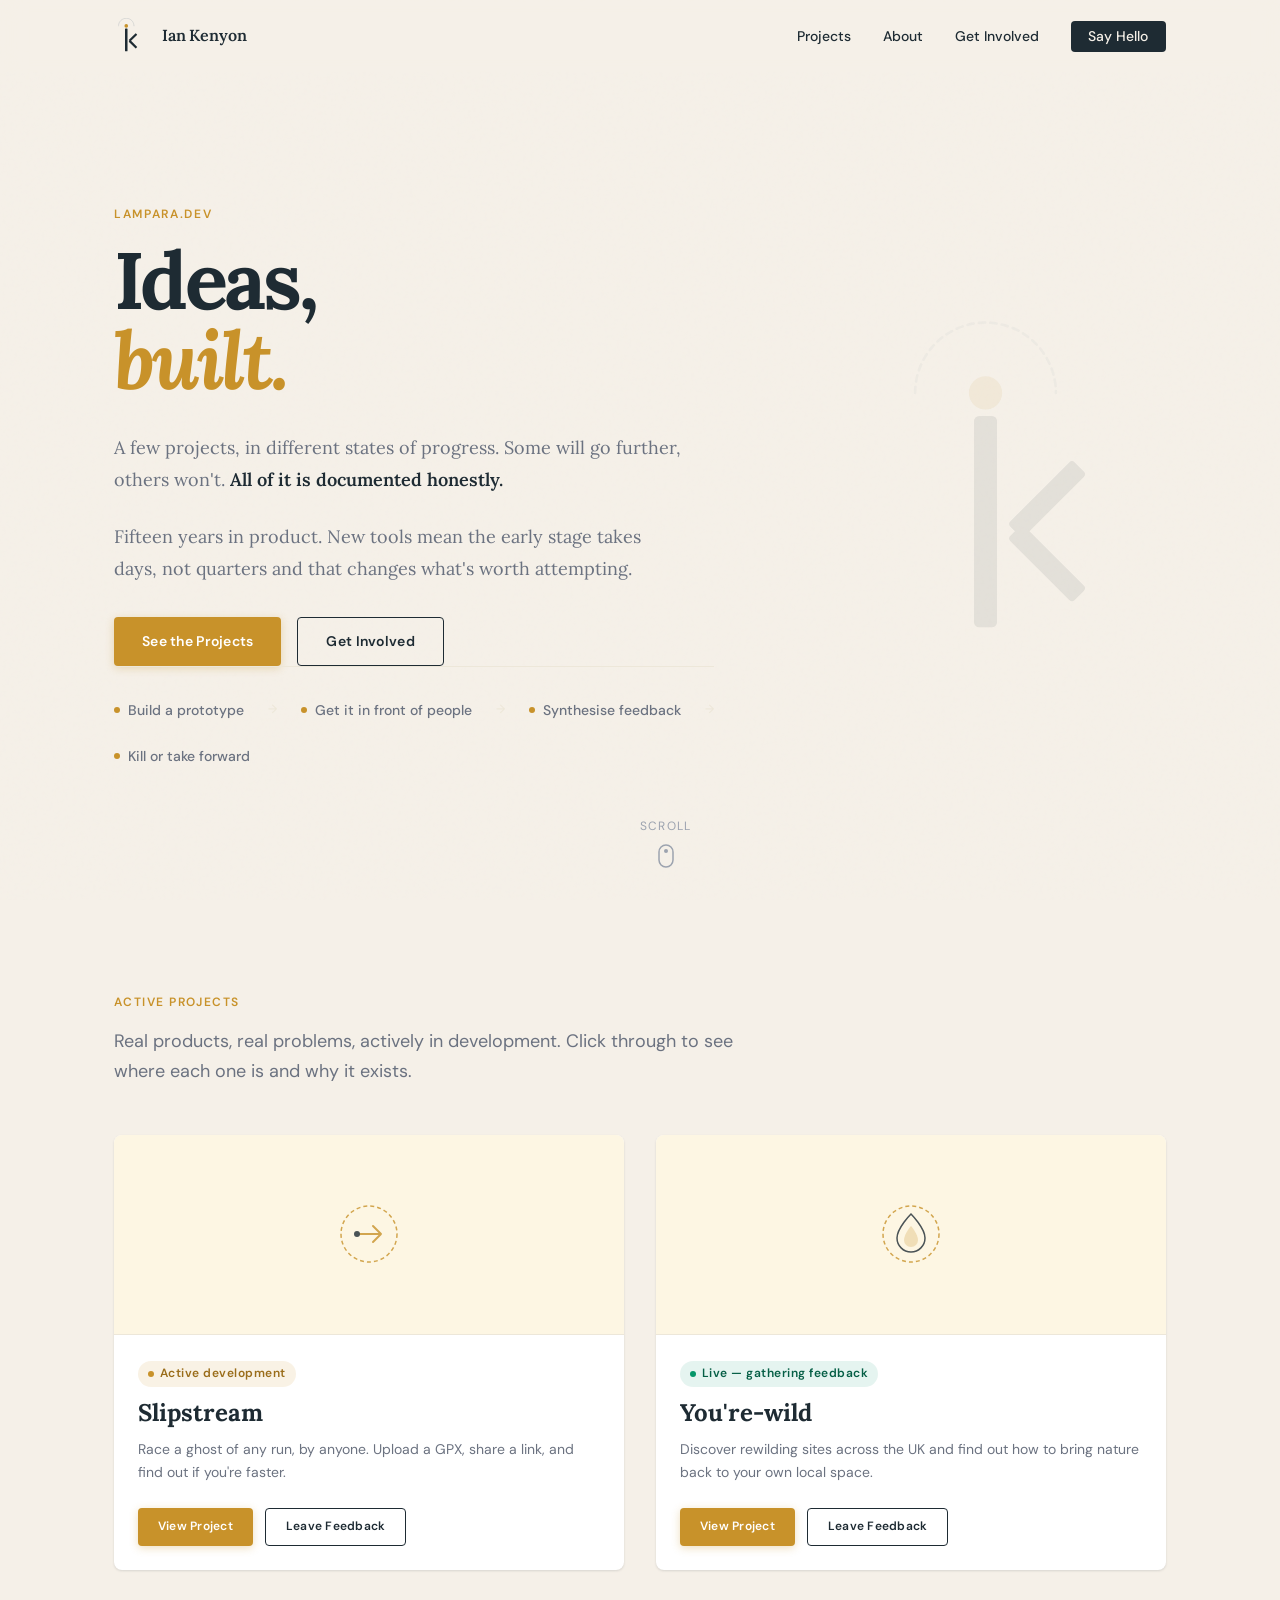
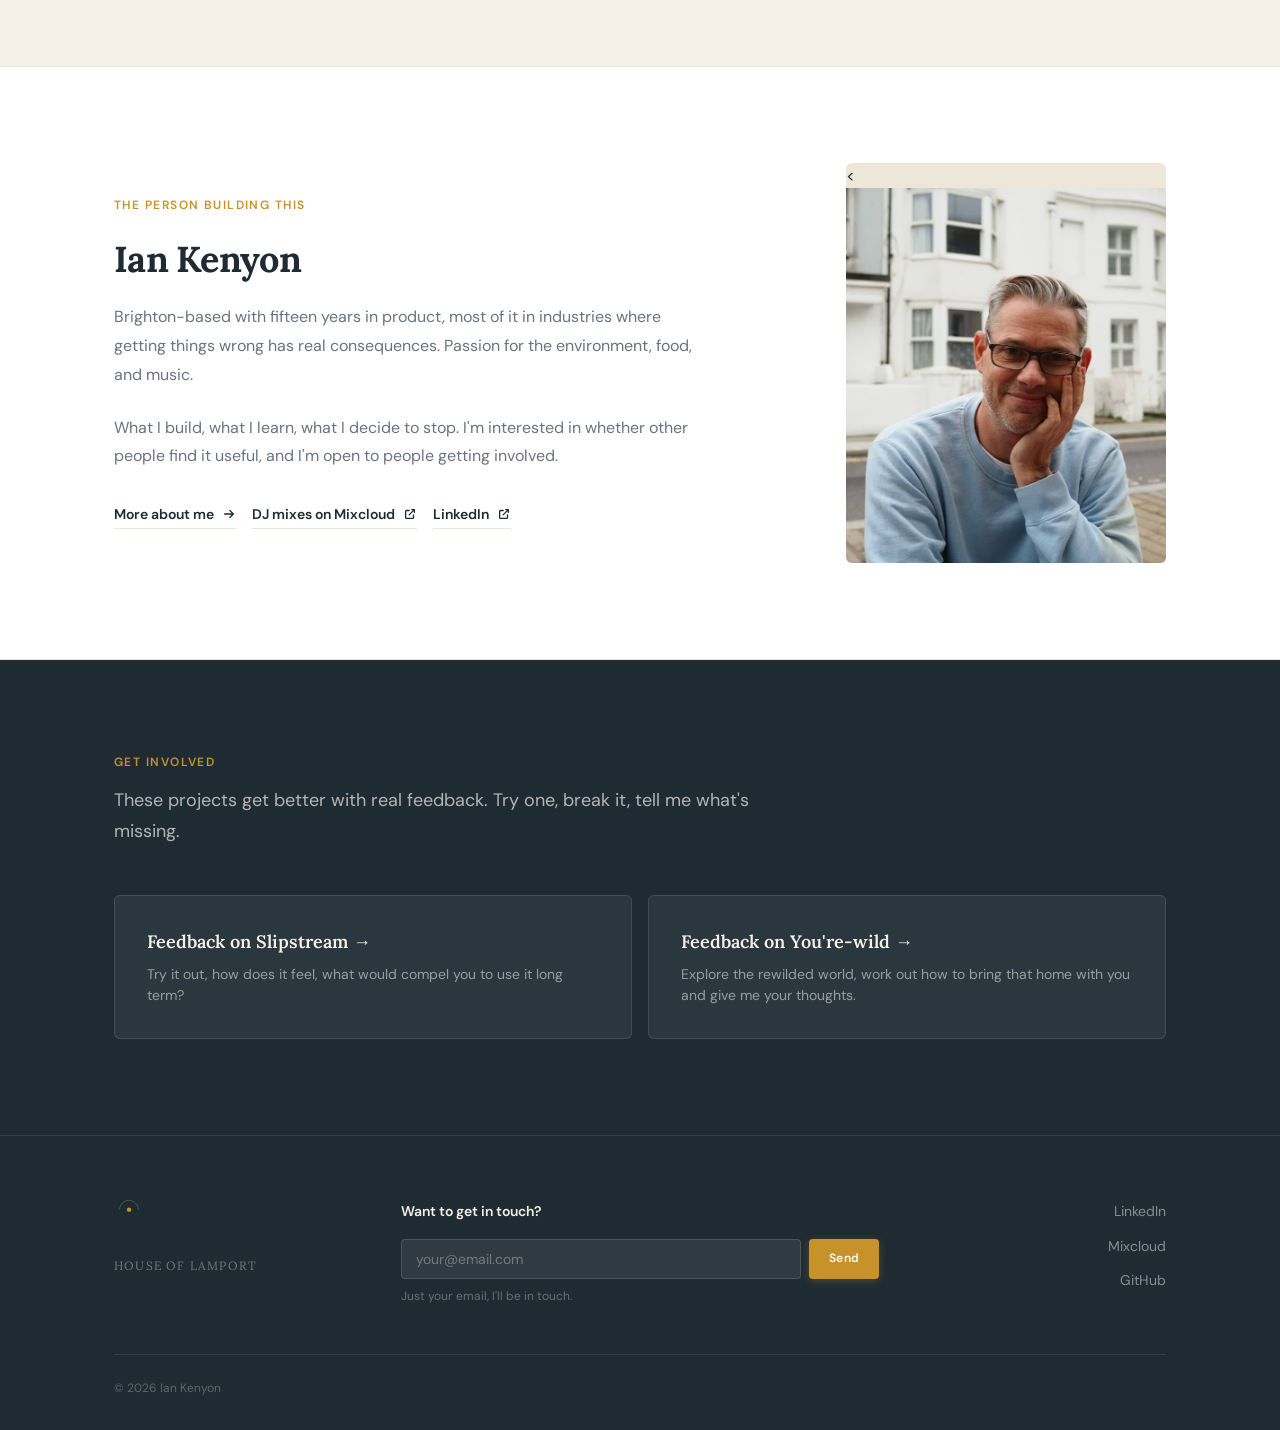
==== commit 68d82fb1: "Image boarder correction" ====
--- a/index.html
+++ b/index.html
@@ -88,6 +88,7 @@
 
     .who-photo {
       position: relative;
+      overflow: hidden;
     }
 
     .who-photo-frame {
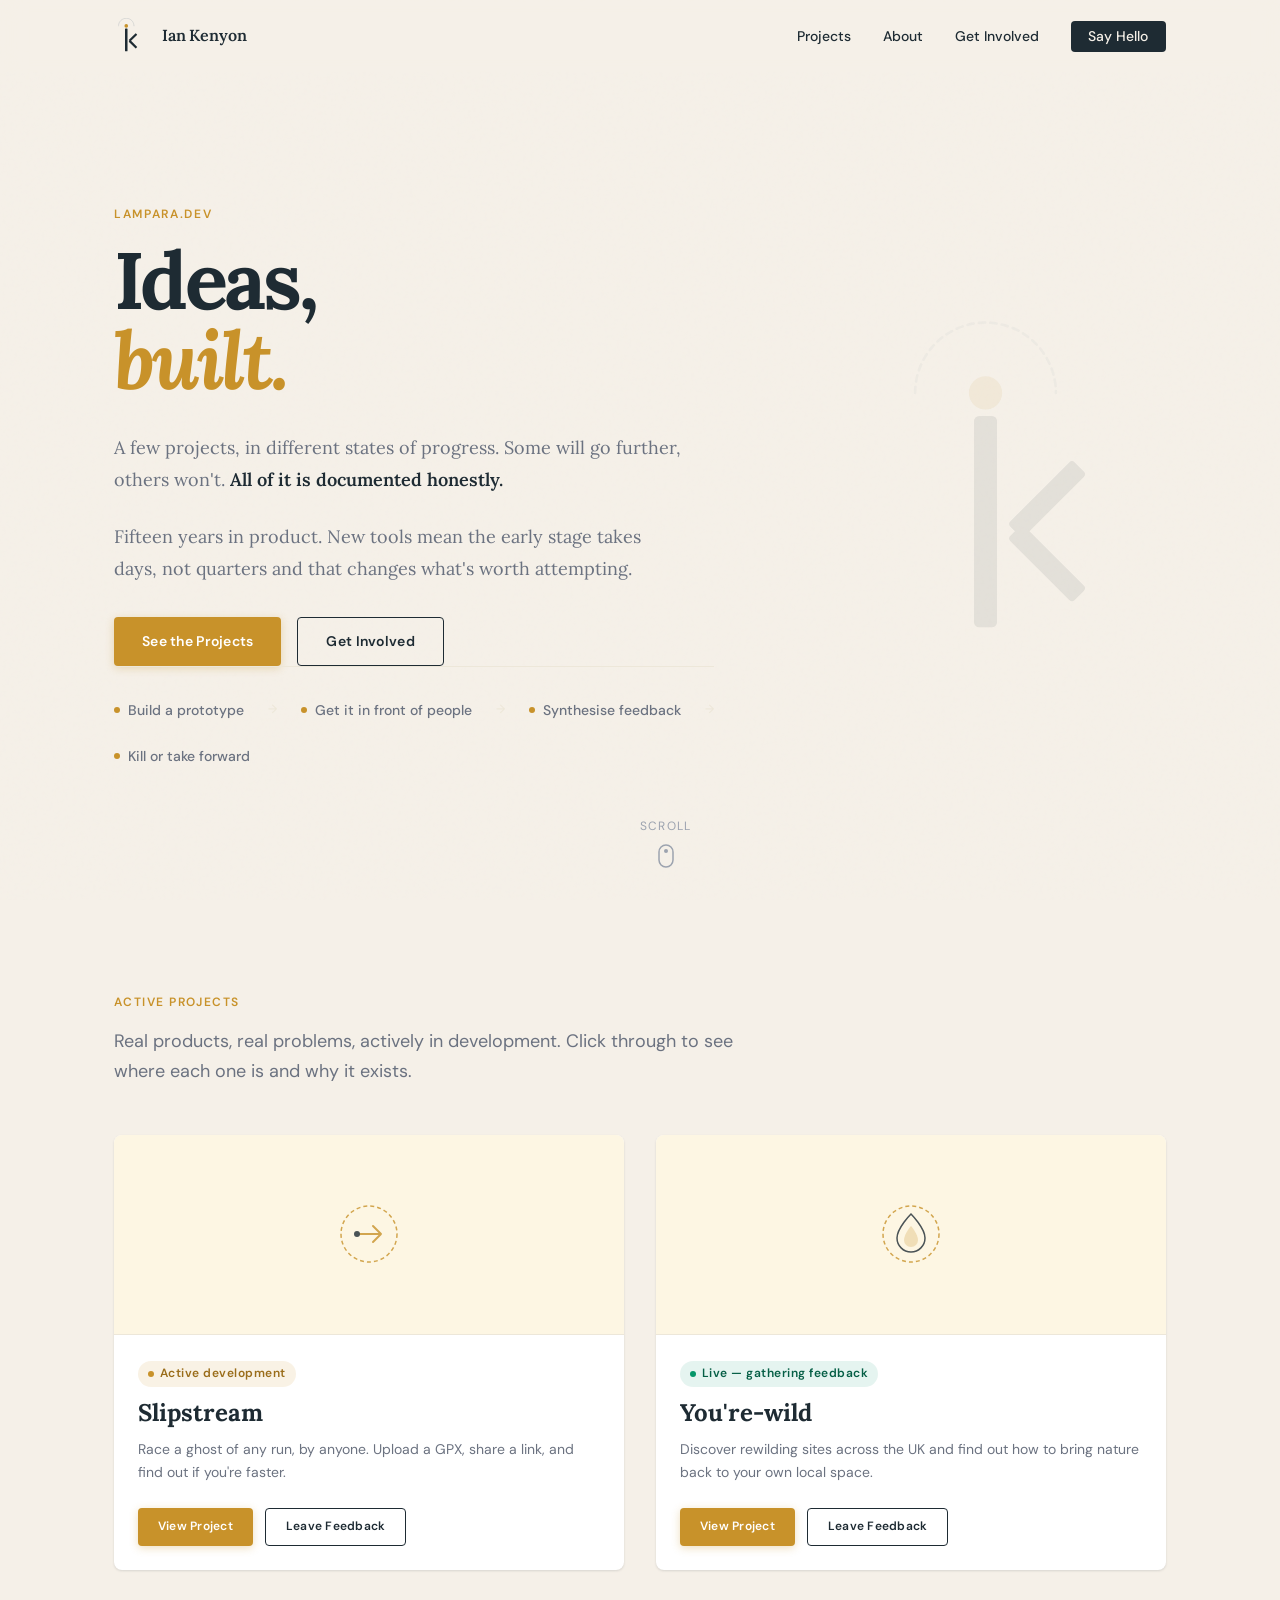
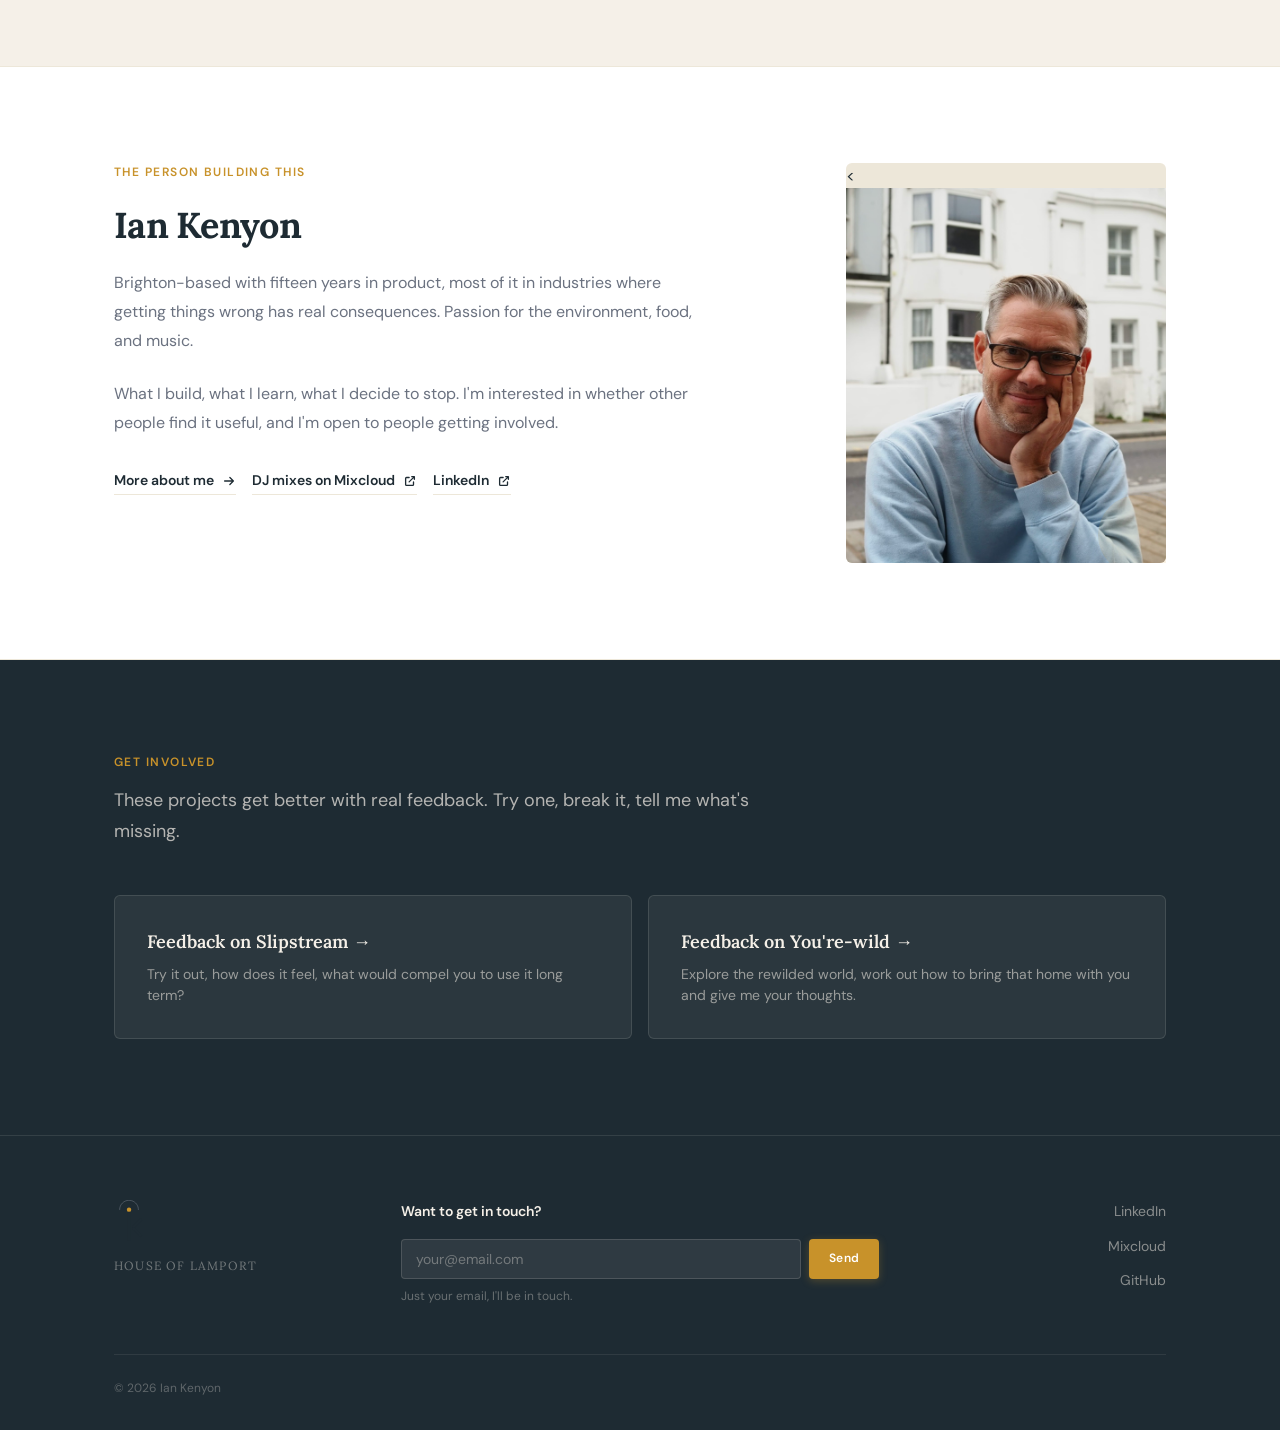
==== commit 180c9197: "Second fix attempt" ====
--- a/index.html
+++ b/index.html
@@ -32,12 +32,12 @@
 
   <style>
     /* ── Who's Behind This section ─────────────────────── */
-    .who-inner {
-      display: grid;
-      grid-template-columns: 1fr 320px;
-      gap: var(--space-16);
-      align-items: center;
-    }
+      .who-inner {
+        display: grid;
+        grid-template-columns: 1fr 320px;
+        gap: var(--space-16));
+        align-items: stretch;
+  }
 
     .who-label {
       font-family: var(--font-body);
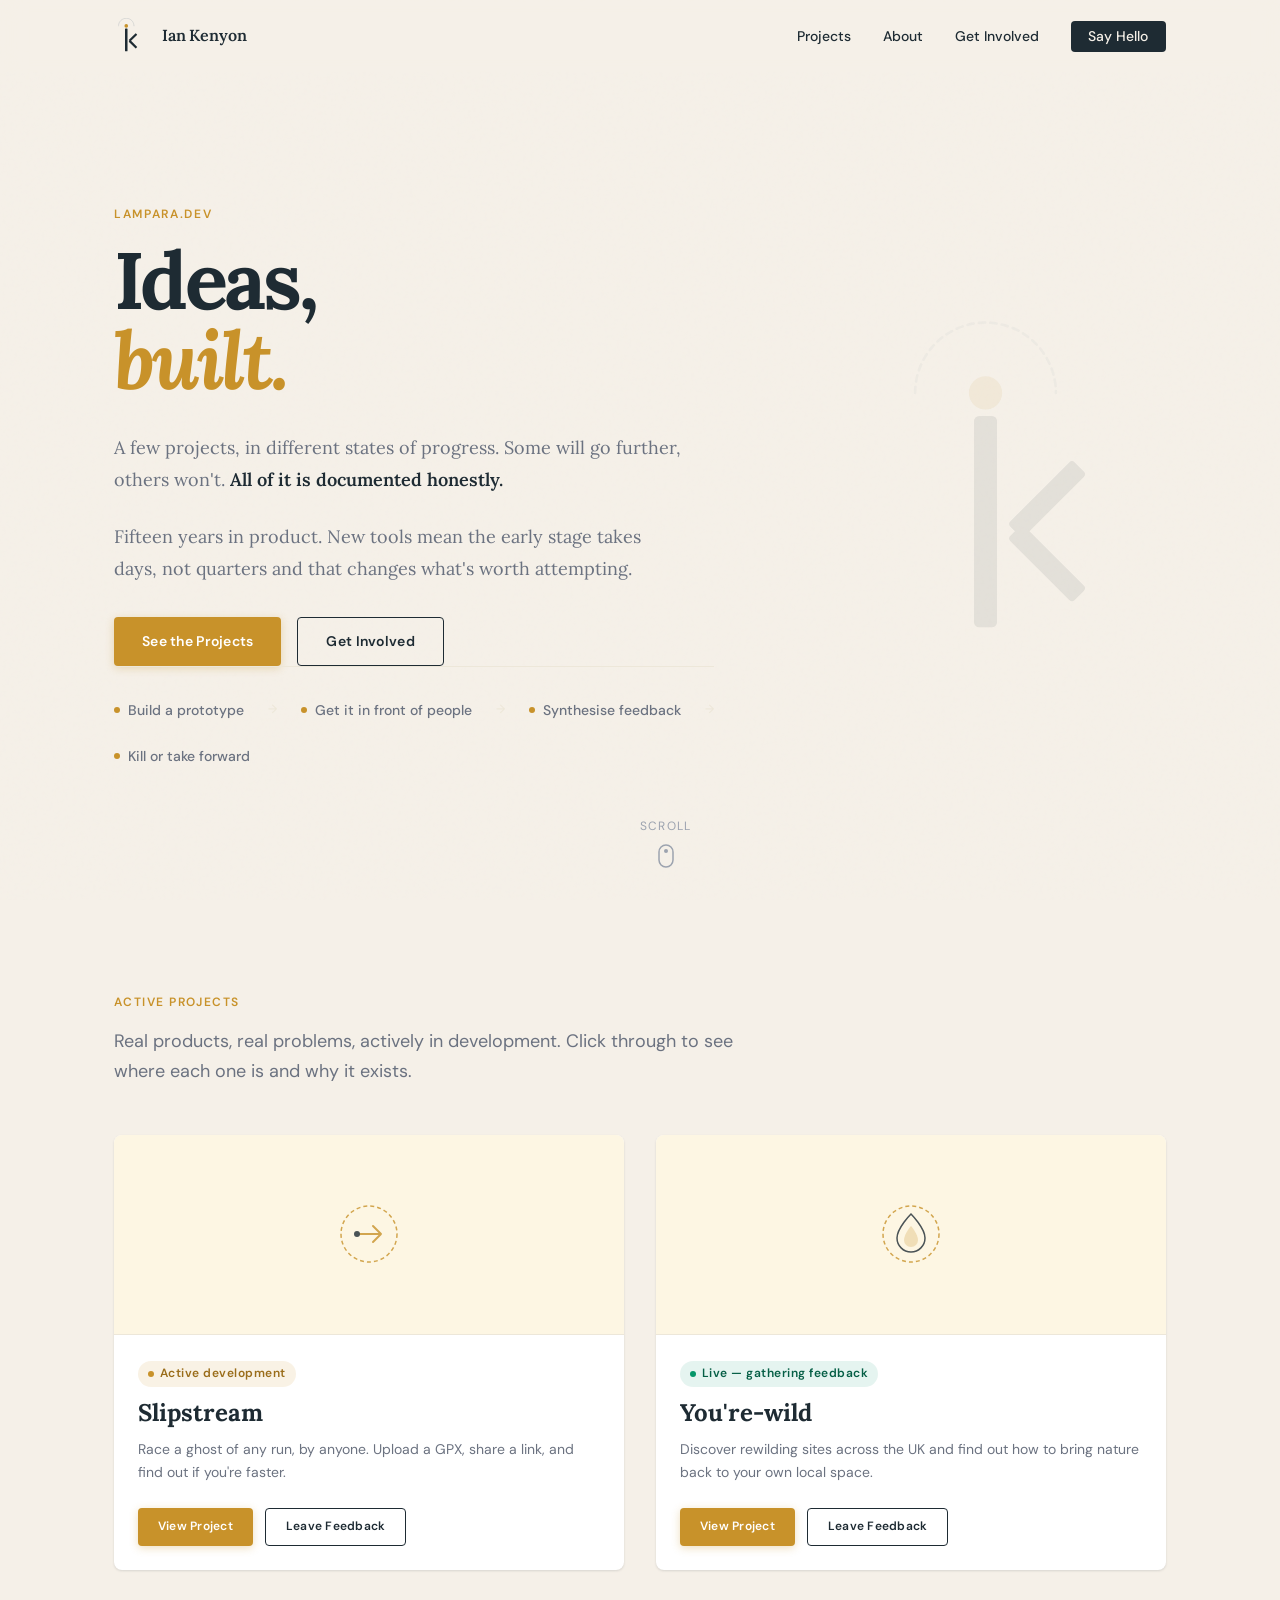
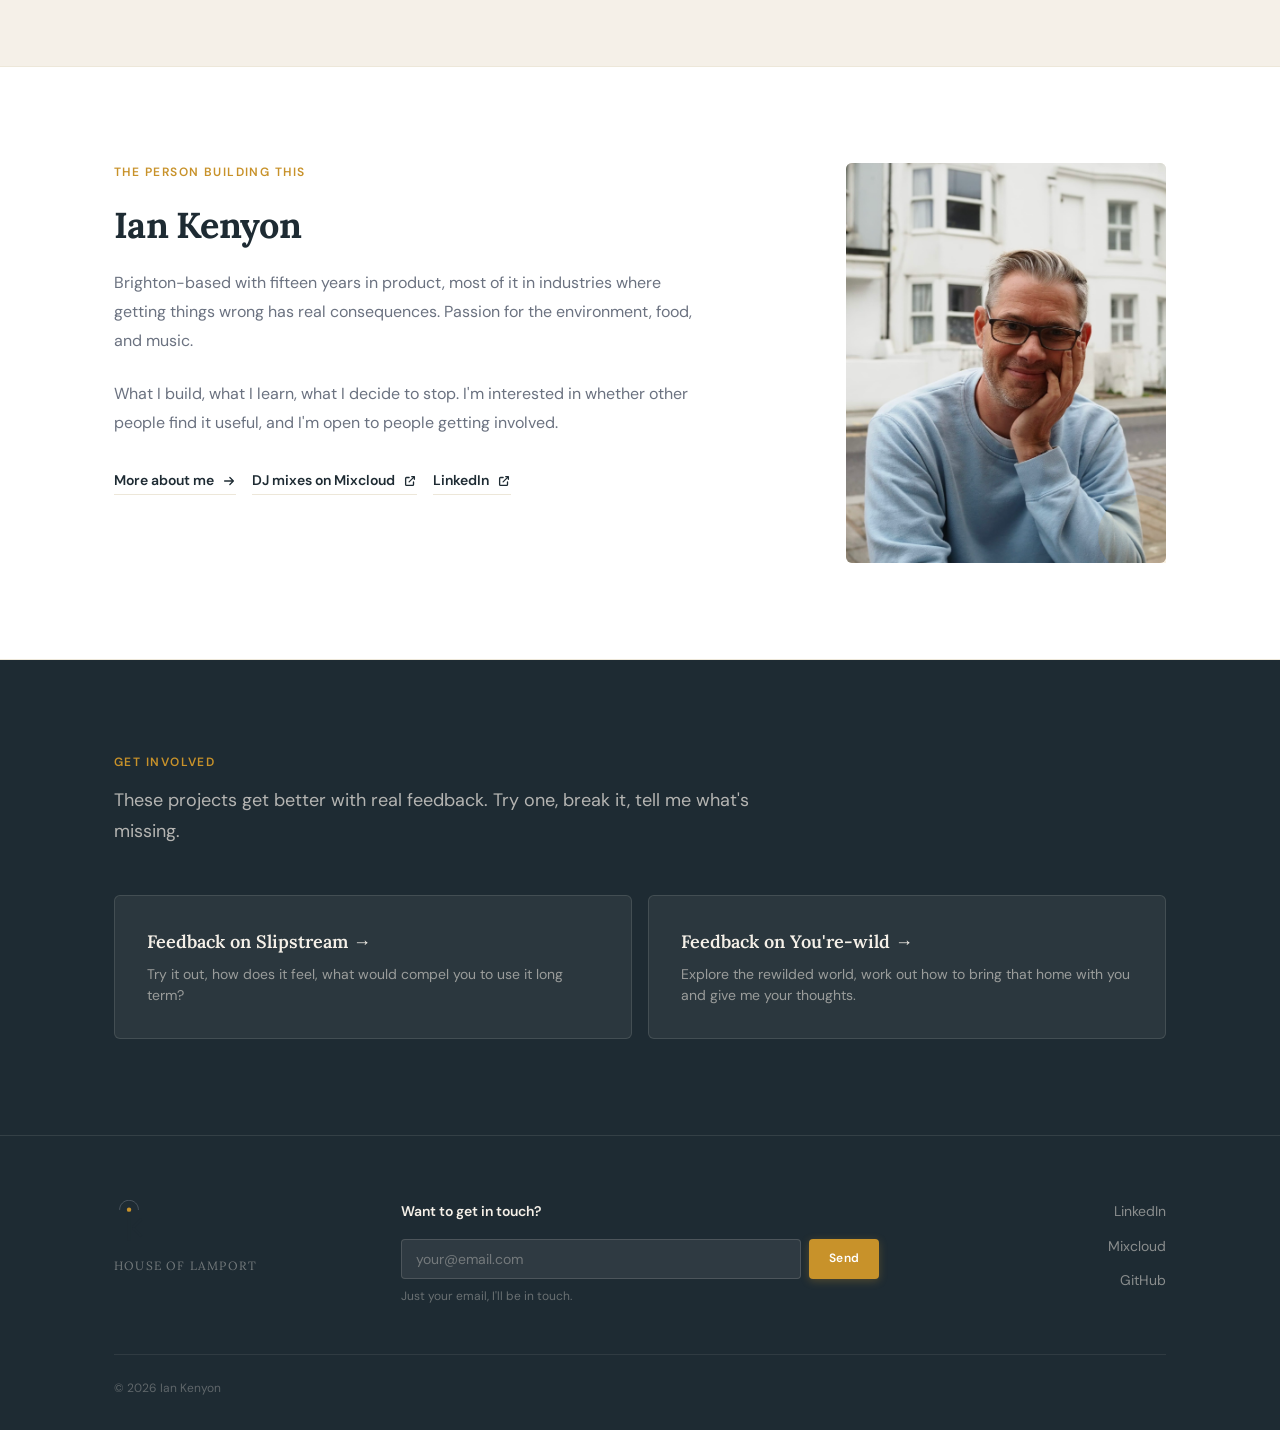
==== commit 88b1acfb: "Fixing typo around image" ====
--- a/index.html
+++ b/index.html
@@ -418,7 +418,7 @@
 
           <div class="who-photo reveal">
             <div class="who-photo-frame">
-              <<img src="assets/images/ian.jpg" alt="Ian Kenyon in Brighton" />
+              <img src="assets/images/ian.jpg" alt="Ian Kenyon in Brighton" />
             </div>
             <div class="who-photo-accent" aria-hidden="true"></div>
           </div>
